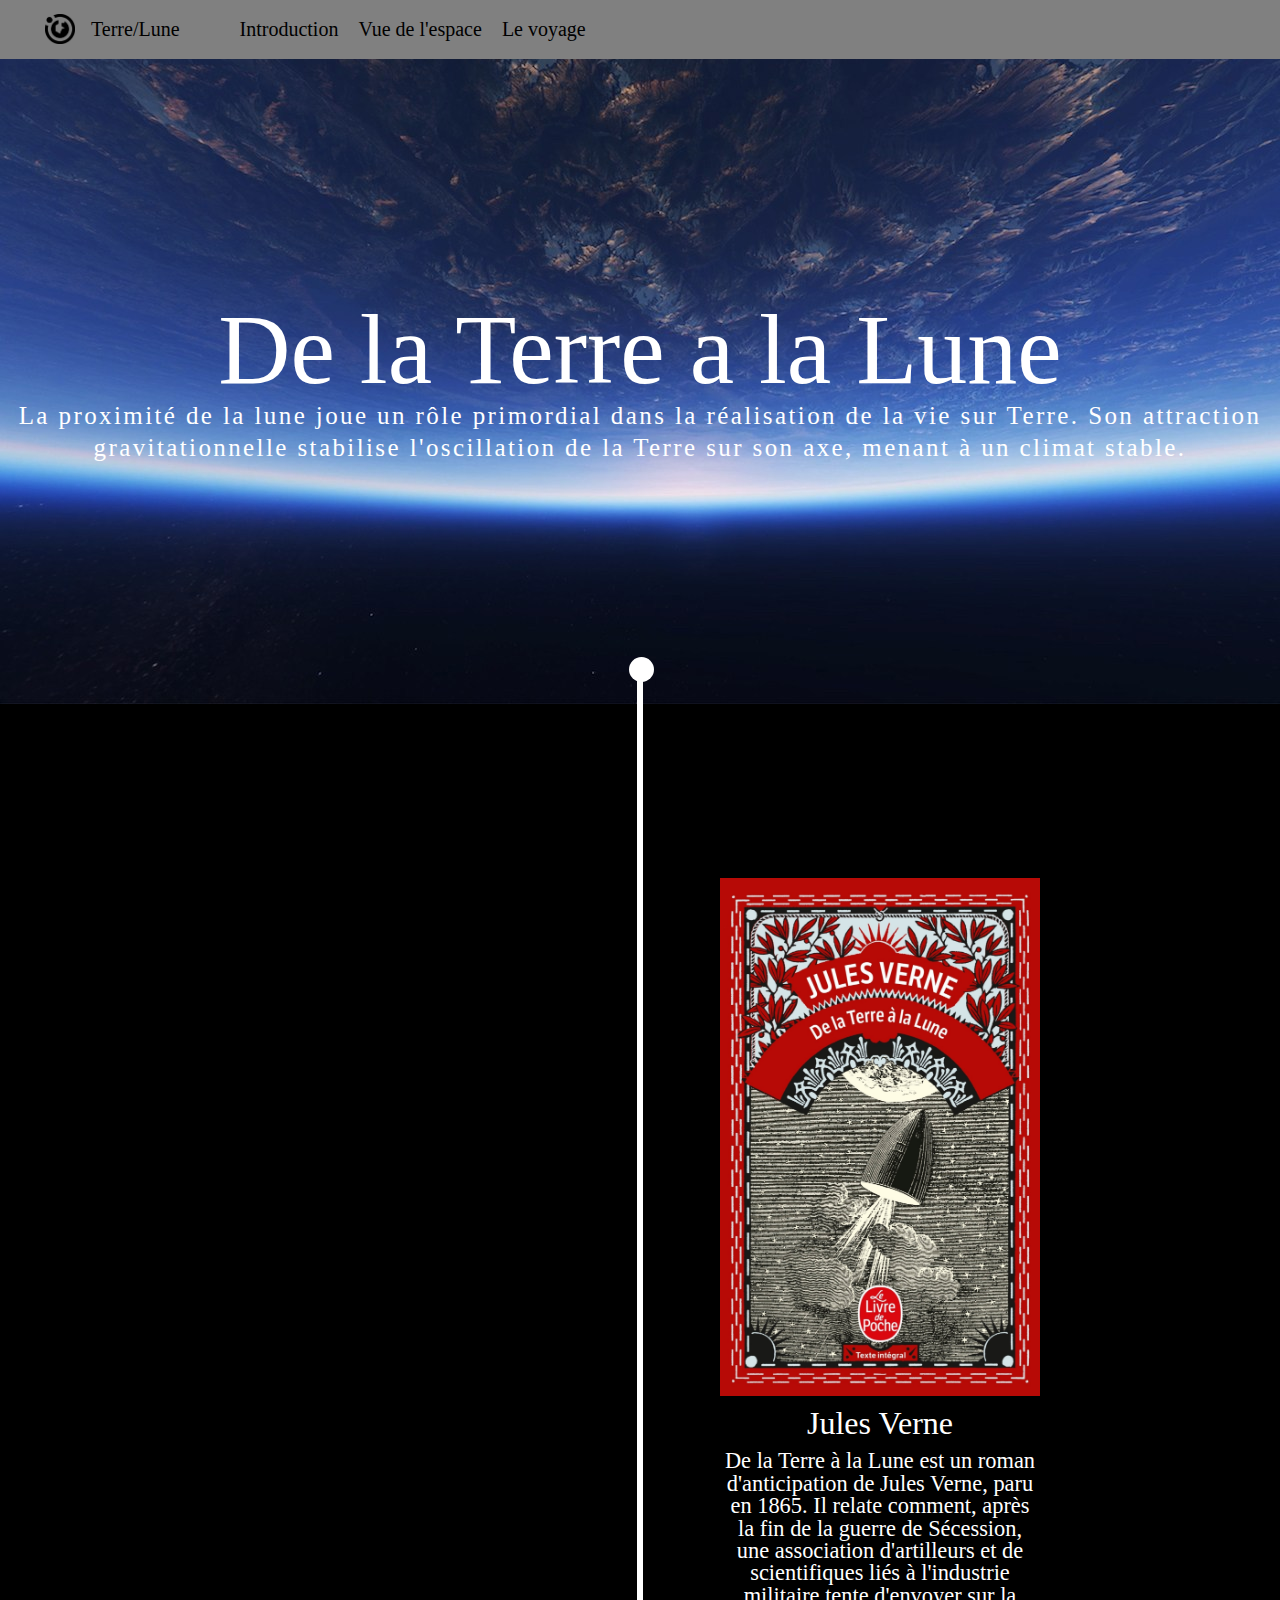
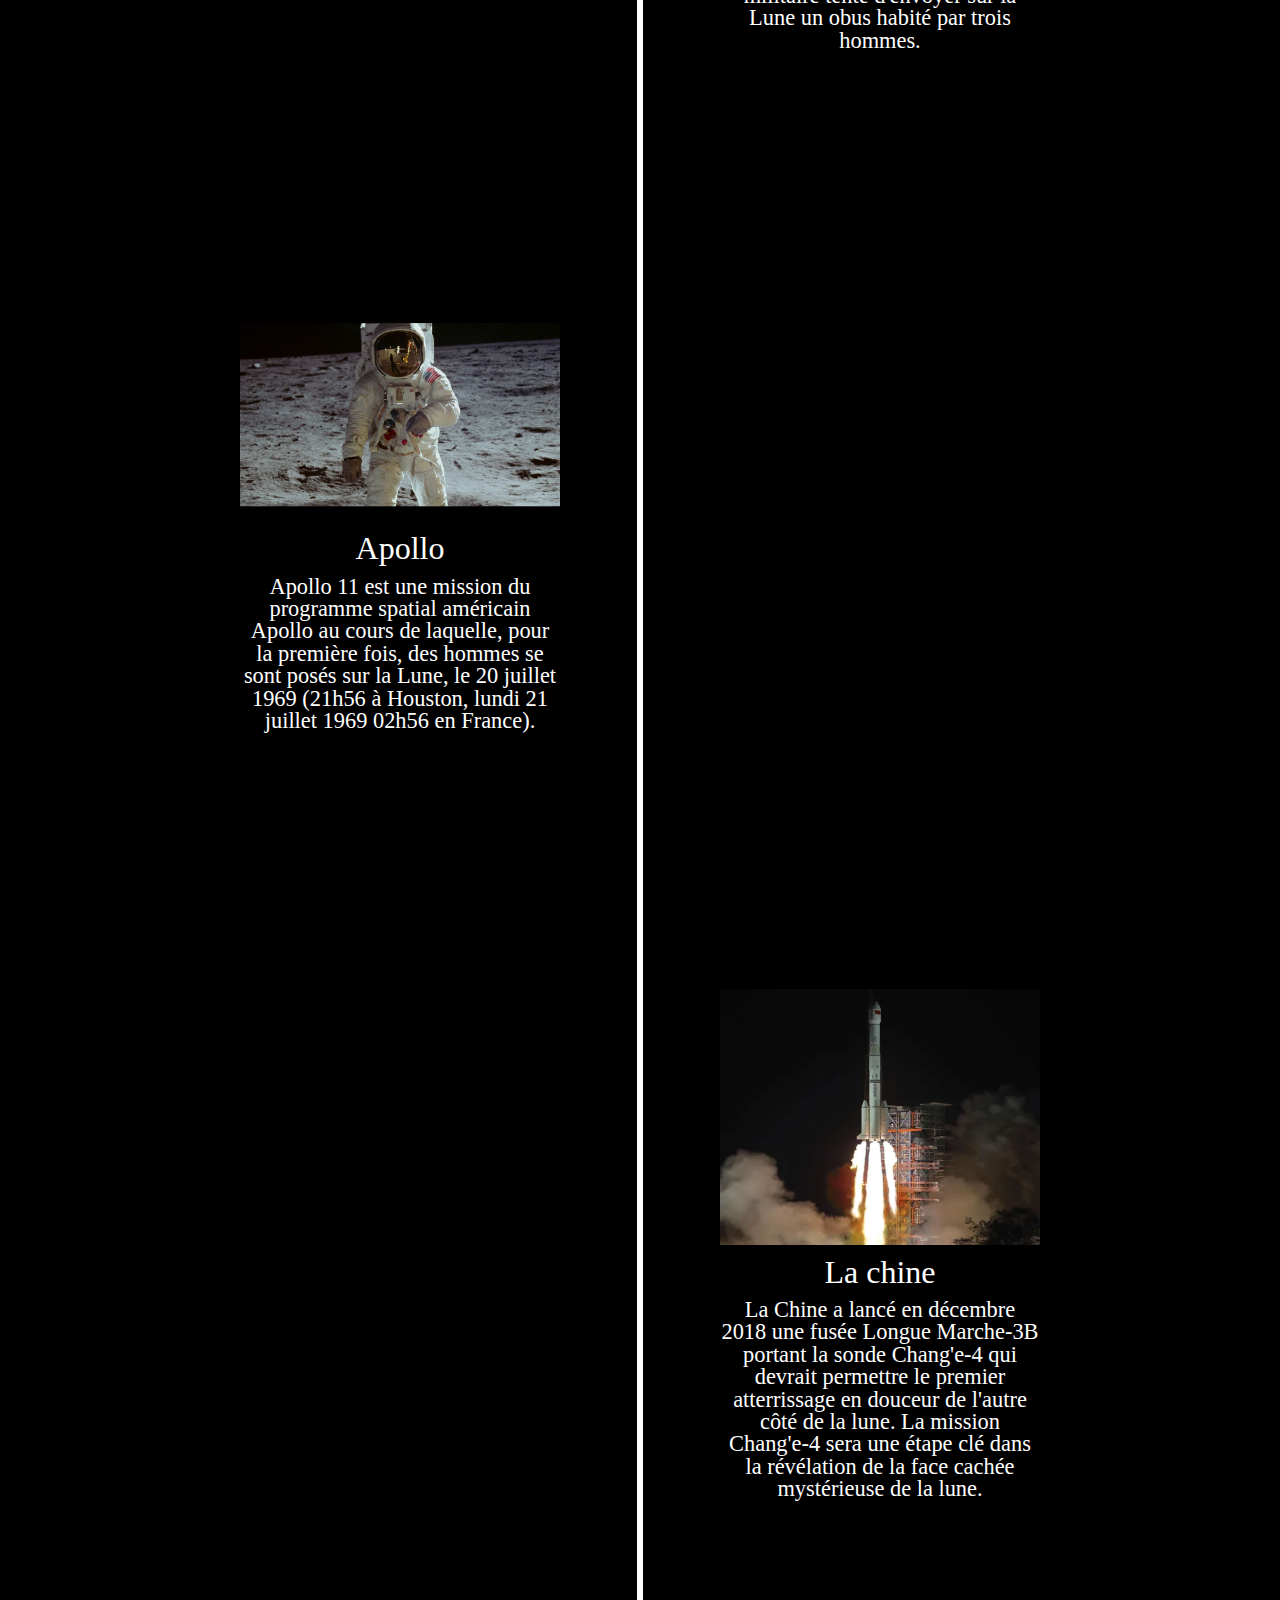
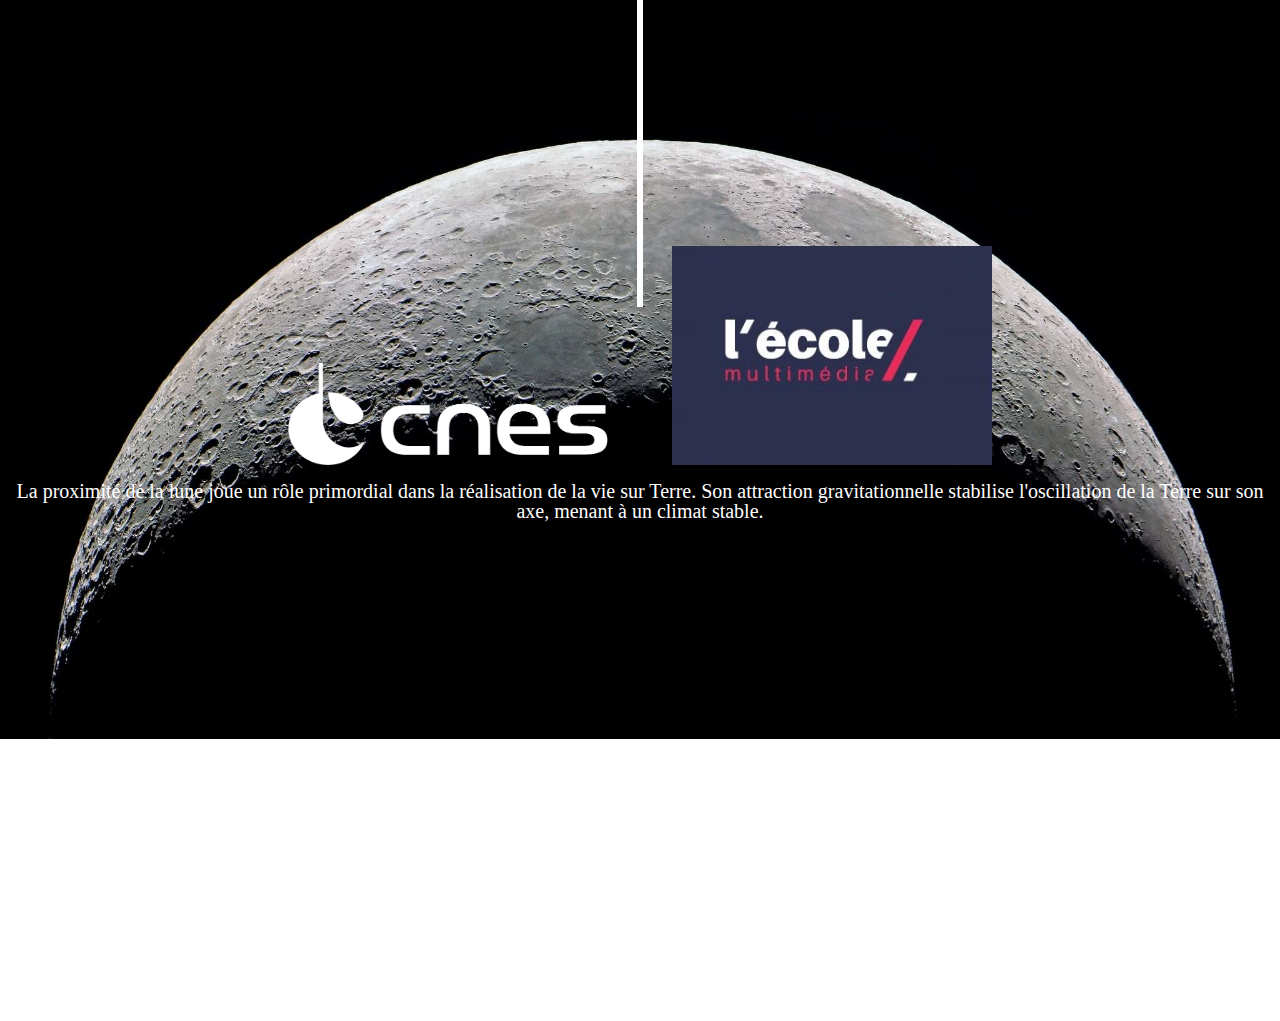
==== index.html @ 9d3a2749 "add the view to space page" ====
<!DOCTYPE html>
<html lang="fr">

<head>
    <meta charset="UTF-8">
    <meta name="viewport" content="width=device-width, initial-scale=1.0">
    <meta http-equiv="X-UA-Compatible" content="ie=edge">
    <title>Earth To Moon - HOME</title>
    <link rel="stylesheet" href="css/template.css">
</head>

<body>

    <nav class="navigation">

        <a href="index.html">
            <img src="assets/images/logo.png" alt="logo du projet">
            <p>Terre/Lune</p>
        </a>
        <a href="index.html" class="intro">Introduction</a>
        <a href="espace.html">Vue de l'espace</a>
        <a href="">Le voyage</a>
    </nav>

    <main>
        <section class="first-page">
            <h1>De la Terre a la Lune</h1>
            <p>La proximité de la lune joue un rôle primordial dans la réalisation
                de la vie sur Terre. Son attraction gravitationnelle stabilise
                l'oscillation de la Terre sur son axe, menant à un climat stable.
            </p>
        </section>

        <section class="history">

            <div class="Jules-Verne">

                <img src="assets/images/jules verne.jpg" alt="image du livre 'De la Terre a la Lune' de Jules Verne">
                <h2>Jules Verne</h2>
                <p>De la Terre à la Lune est un roman d'anticipation de Jules Verne,
                    paru en 1865. Il relate comment, après la fin de la guerre de
                    Sécession, une association d'artilleurs et de scientifiques liés à
                    l'industrie militaire tente d'envoyer sur la Lune un obus habité par
                    trois hommes.
                </p>

            </div>

            <div class="Apollo">

                <img src="assets/images/apollo.jpg" alt="image d'un astronaute">
                <h2>Apollo</h2>
                <p>Apollo 11 est une mission du programme spatial américain Apollo au
                    cours de laquelle, pour la première fois, des hommes se sont posés
                    sur la Lune, le 20 juillet 1969 (21h56 à Houston, lundi 21 juillet
                    1969 02h56 en France).
                </p>

            </div>

            <div class="Chine">

                <img src="assets/images/la chine.jpg" alt="image d'une fusée">
                <h2>La chine</h2>
                <p>La Chine a lancé en décembre 2018 une fusée Longue Marche-3B portant
                    la sonde Chang'e-4 qui devrait permettre le premier atterrissage en
                    douceur de l'autre côté de la lune. La mission Chang'e-4 sera une
                    étape clé dans la révélation de la face cachée mystérieuse de la
                    lune.
                </p>

            </div>
        </section>

        <section class="last-page">

            <div>
                <img src="assets/images/CNES-logo.png" alt="logo du CNES">

                <img src="assets/images/logolem.jpg" alt="logo de l'école multimédia">

                <p>La proximité de la lune joue un rôle primordial dans la réalisation
                    de la vie sur Terre. Son attraction gravitationnelle stabilise
                    l'oscillation de la Terre sur son axe, menant à un climat stable.
                </p>
            </div>
        </section>

        <div class="line"></div>
        <div class="circle1"></div>
        <div class="circle2"></div>
    </main>
</body>

</html>
---- css/template.css ----
/* http://meyerweb.com/eric/tools/css/reset/ 
   v2.0 | 20110126
   License: none (public domain)
*/

html, body, div, span, applet, object, iframe,
h1, h2, h3, h4, h5, h6, p, blockquote, pre,
a, abbr, acronym, address, big, cite, code,
del, dfn, em, img, ins, kbd, q, s, samp,
small, strike, strong, sub, sup, tt, var,
b, u, i, center,
dl, dt, dd, ol, ul, li,
fieldset, form, label, legend,
table, caption, tbody, tfoot, thead, tr, th, td,
article, aside, canvas, details, embed, 
figure, figcaption, footer, header, hgroup, 
menu, nav, output, ruby, section, summary,
time, mark, audio, video {
	margin: 0;
	padding: 0;
	border: 0;
	font-size: 100%;
	font: inherit;
	vertical-align: baseline;
}
/* HTML5 display-role reset for older browsers */
article, aside, details, figcaption, figure, 
footer, header, hgroup, menu, nav, section {
	display: block;
}
body {
	line-height: 1;
}
ol, ul {
	list-style: none;
}
blockquote, q {
	quotes: none;
}
blockquote:before, blockquote:after,
q:before, q:after {
	content: '';
	content: none;
}
table {
	border-collapse: collapse;
	border-spacing: 0;
}

a {
	text-decoration: none;
}


/* Navigation Bar */

.navigation {
	position: fixed;
    width:100%;
    background-color: grey;
    padding: 0.9rem 1.5625rem;
	display: flex;
	z-index: 1;
}

nav a {
	display: flex;
	font-size: 1.25rem;
	margin-left: 1.25rem;
	align-items: center;
	color: black;
}

nav a p {
	margin-left: 1rem;
	color: black;
}

nav .intro {
	margin-left: 3.75rem;
}

nav a img {
    width: 1.875rem;
}


/* Earth Page */

.first-page {
	width: 100%;
    height: 46.875rem;
    background-image: url("../assets/images/earth.jpg");
    background-repeat: no-repeat;
	background-size: 100%;
	background-color: black;
}

.first-page h1 {
	color: white;
	text-align: center;
	padding-top: 18.75rem;
	font-size: 6.25rem; 
}

.first-page p {
	color: white;
	text-align: center;
	font-size: 1.5625rem;
	letter-spacing: 0.15rem;
    line-height: 2rem;
}


/* History */

.history {
	background-color: black;
	color: white;
	display: flex;
	flex-direction: column;
	align-items: flex-end
}

.history div {
	display: flex;
	text-align: center;
	flex-direction: column;
	align-items: center;
	width: 20rem;
	padding: 8rem 15rem;
}

.history div:nth-of-type(2) {
	align-self: flex-start;
}

.history img {
	width: 20rem;
}

.history h2 {
	font-size: 2rem;
	padding: 0.7rem;
}

.history p {
	font-size: 1.4rem;
}

/* Last Page */

.last-page {
	width: 100%;
	height: 44.375rem;
	background-image: url("../assets/images/moon.jpg");
	background-repeat: no-repeat;
	background-size: 100%;
	color: white;
	display: flex;
	align-items: center;
}

.last-page div {
	display: flex;
	align-items: flex-end;
	flex-wrap: wrap;
	height: fit-content;
	justify-content: center;
	width: 90rem;
}

.last-page p{
	padding-top: 1rem;
	font-size: 1.25rem;
	text-align: center
}

.last-page img {
	width: 20rem;
	padding: 0rem 2rem;
}

/* Line */

.line {
	border-left: 6px solid white;
	height: 177rem;
	position: absolute;
	left: 50%;
	margin-left: -3px;
	top: 75%;
  }

  /* Circle */

  .circle1 {
	height: 25px;
	width: 25px;
	background-color: white;
	border-radius: 50%;
	position: absolute;
	left: 49.35%;
	margin-left: -3px;
	top: 73%;
  }
  .circle2 {
	height: 25px;
	width: 25px;
	background-color: white;
	border-radius: 50%;
	position: absolute;
	left: 49.36%;
	margin-left: -3px;
	bottom: -369%;
  }
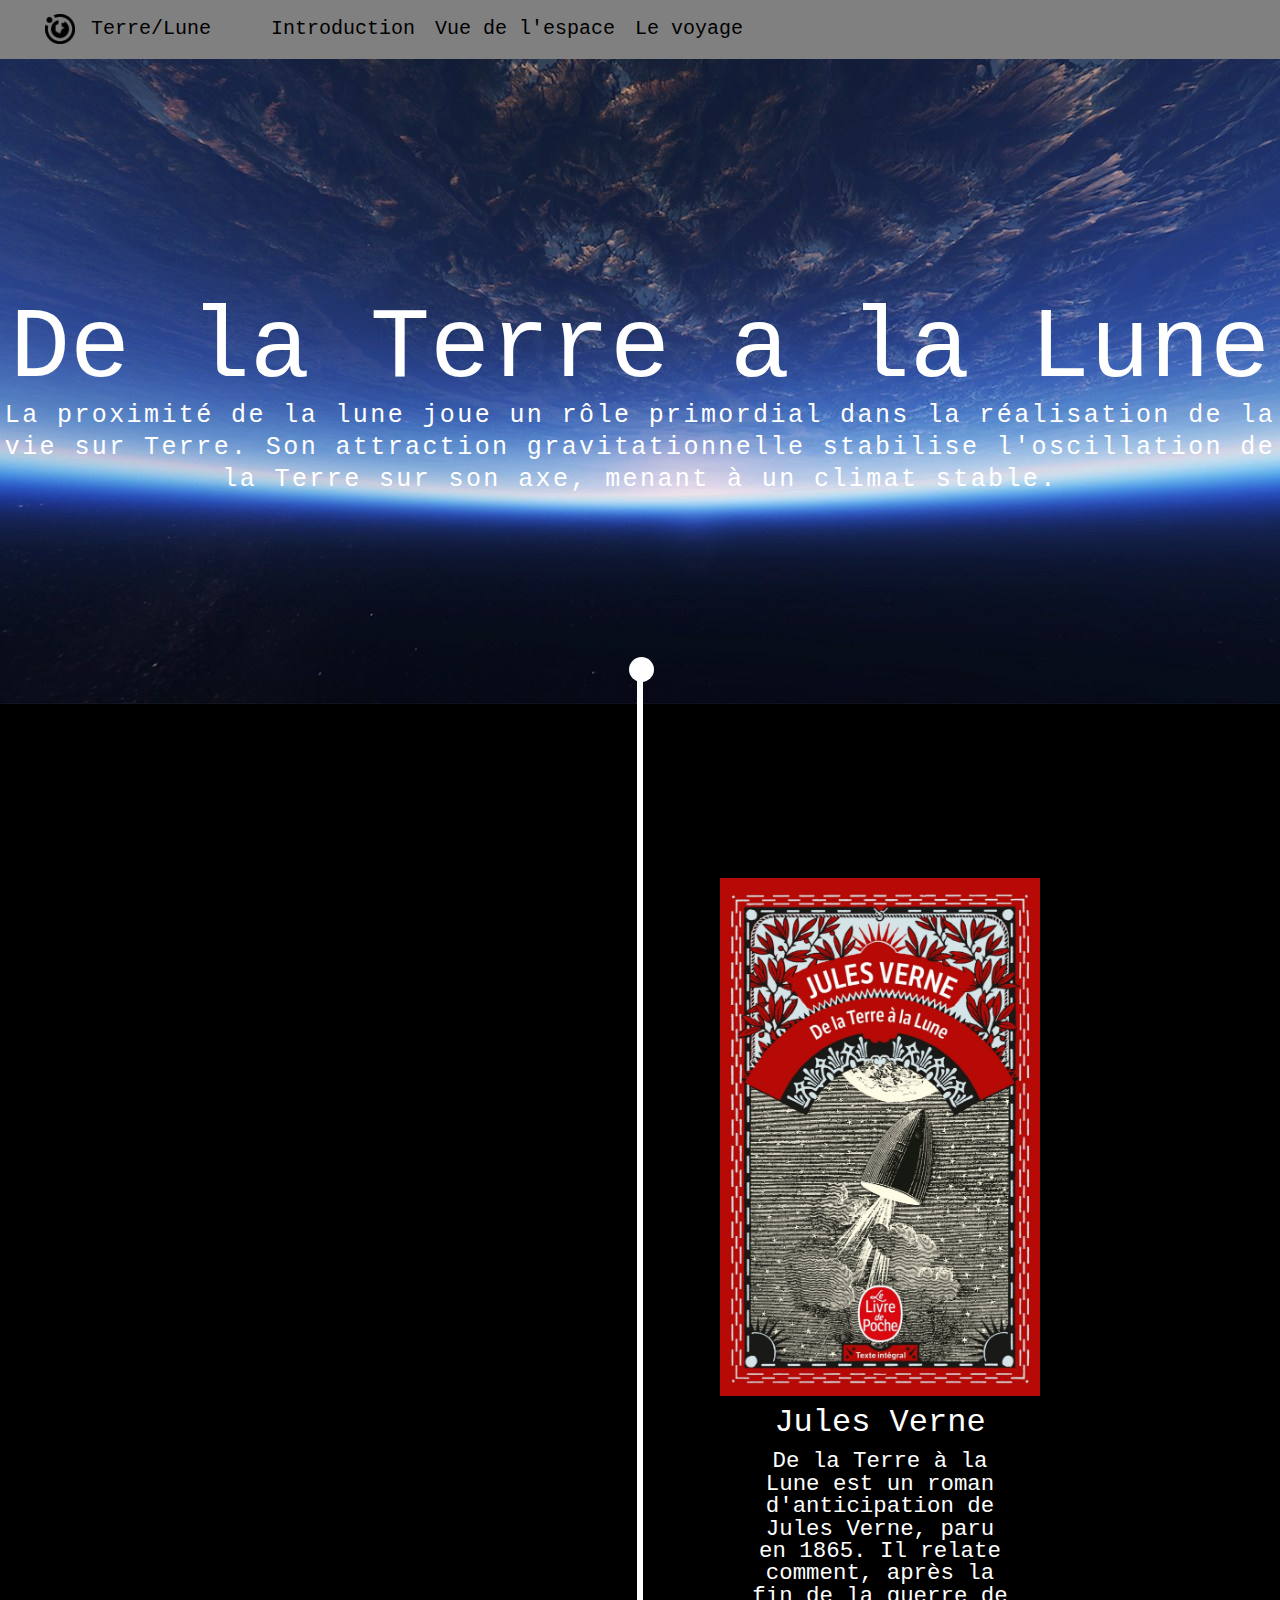
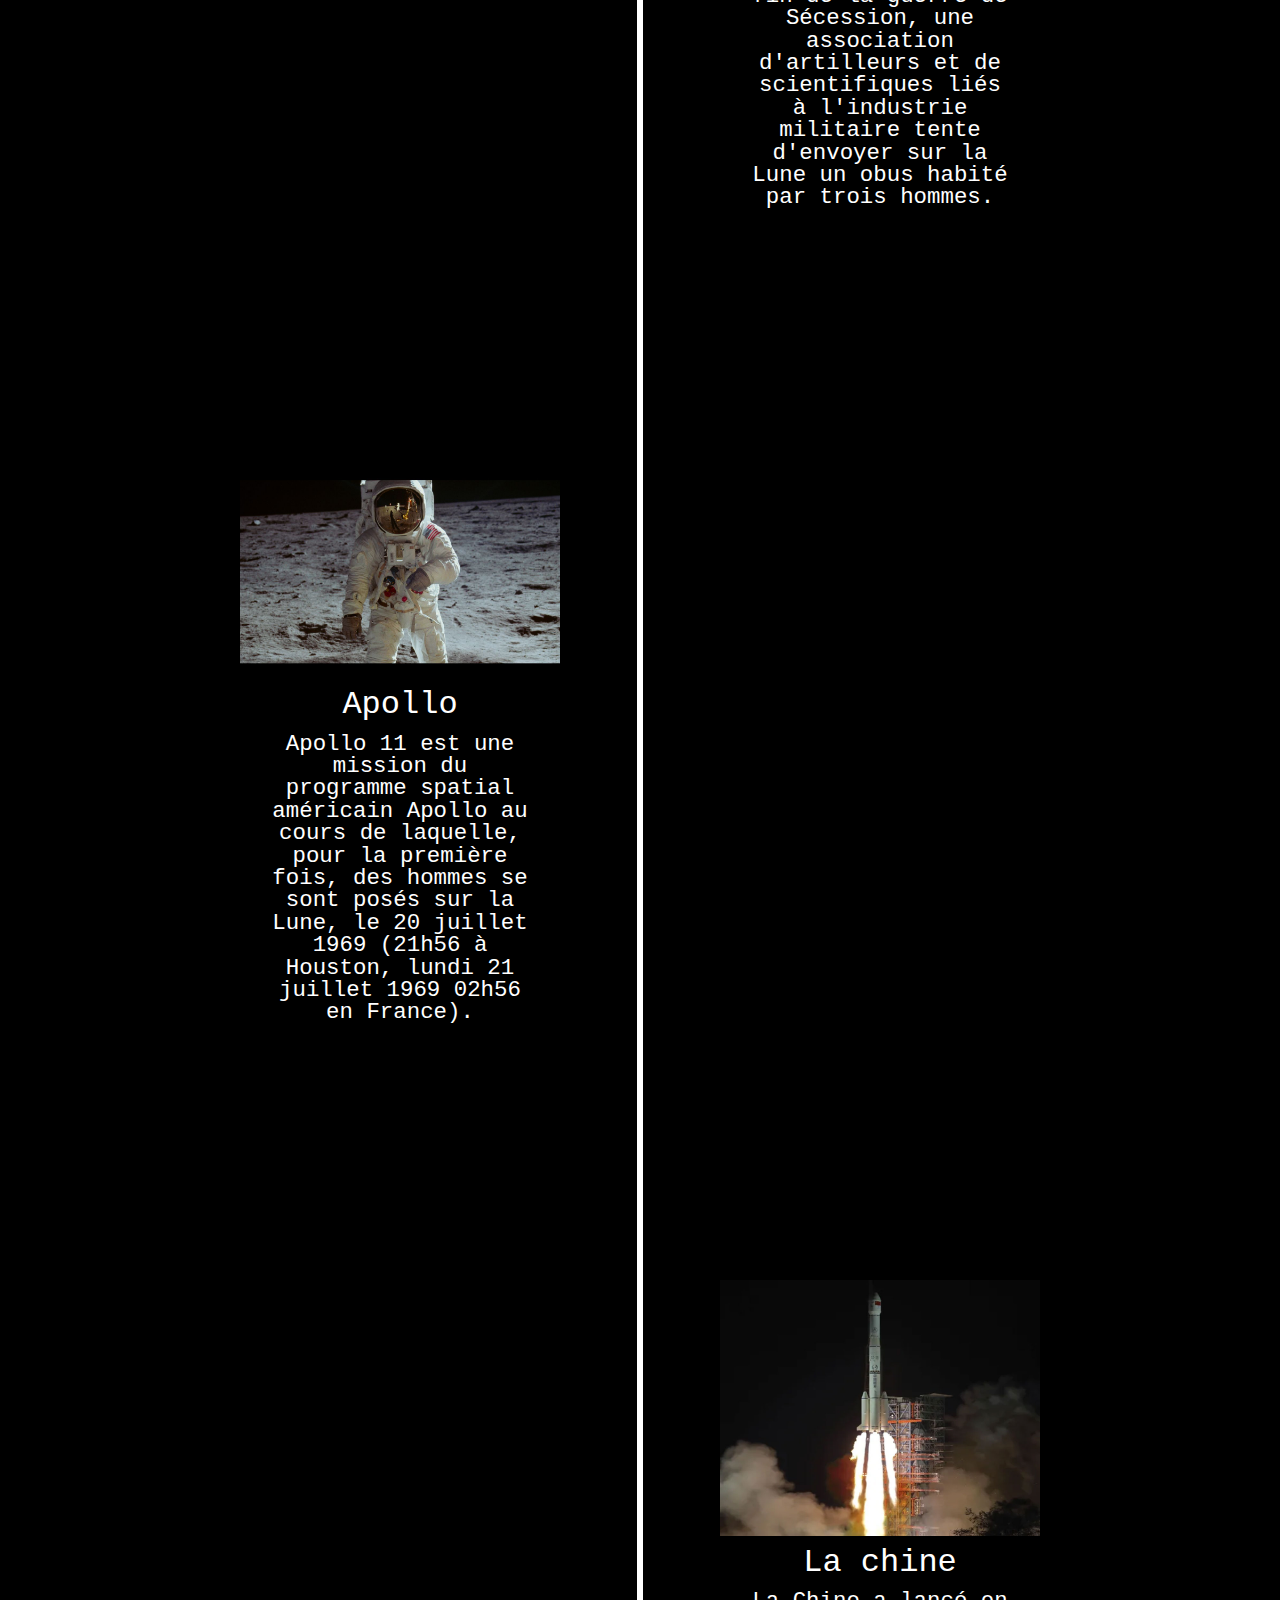
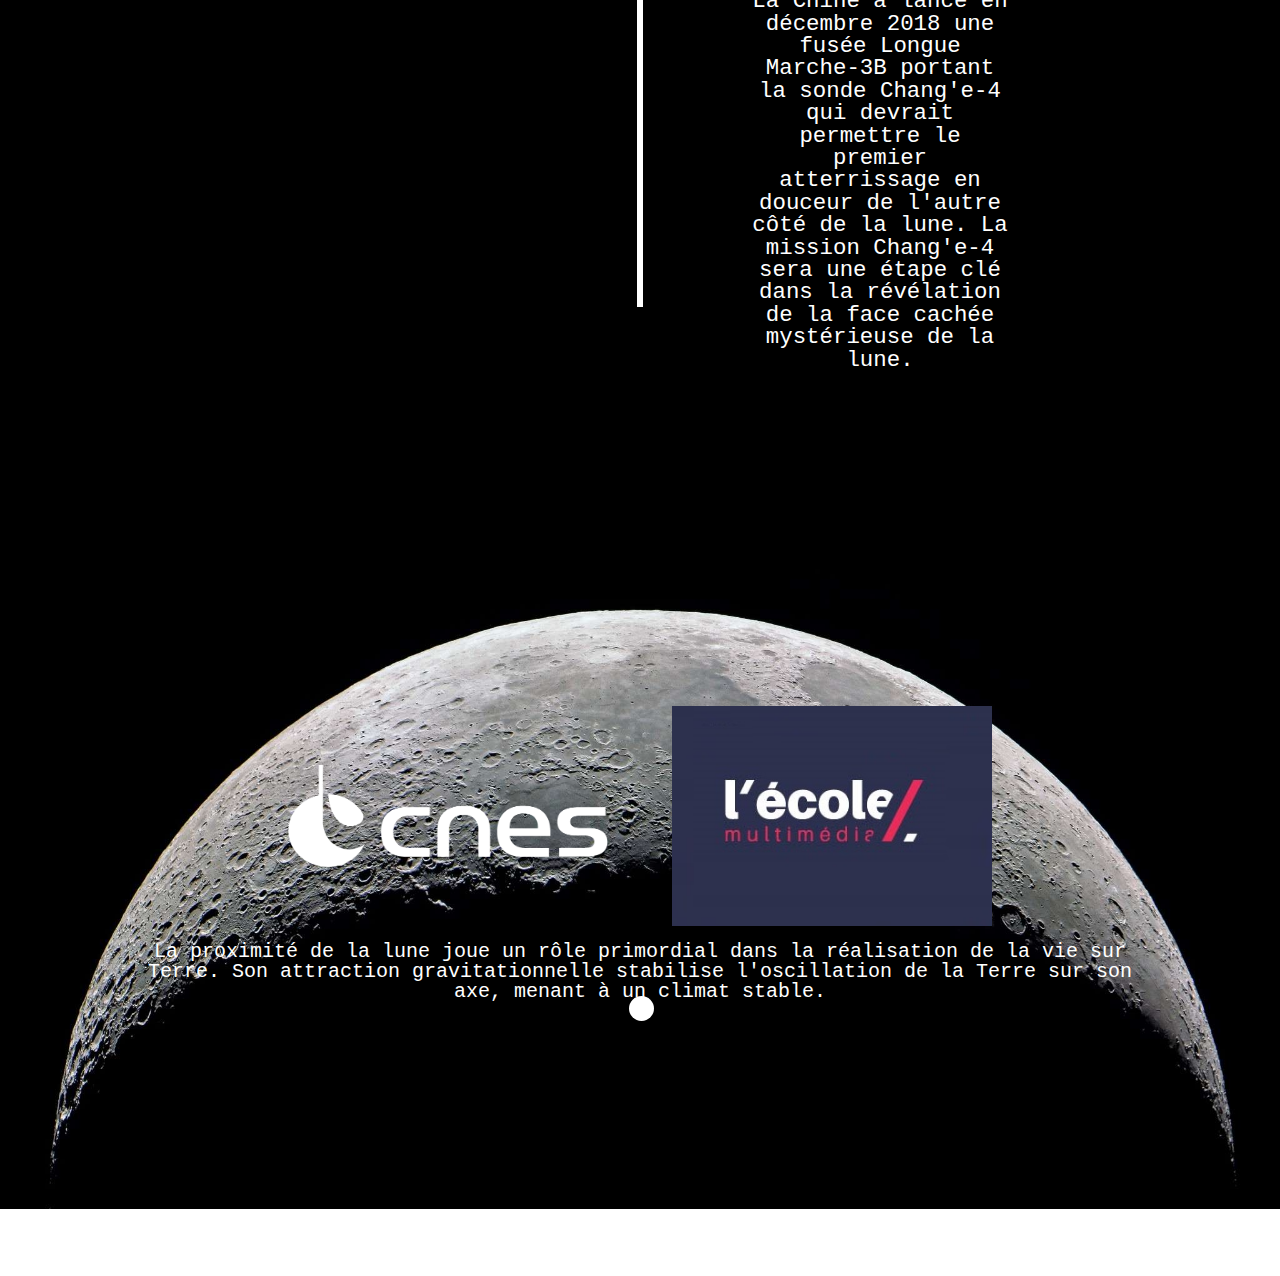
==== commit 720d14e5: "new polices more adapted to the theme of space" ====
--- a/index.html
+++ b/index.html
@@ -7,6 +7,8 @@
     <meta http-equiv="X-UA-Compatible" content="ie=edge">
     <title>Earth To Moon - HOME</title>
     <link rel="stylesheet" href="css/template.css">
+
+    <link href="https://fonts.googleapis.com/css?family=SpaceMono" rel="stylesheet">
 </head>
 
 <body>
@@ -19,7 +21,7 @@
         </a>
         <a href="index.html" class="intro">Introduction</a>
         <a href="espace.html">Vue de l'espace</a>
-        <a href="">Le voyage</a>
+        <a href="space_trip.html">Le voyage</a>
     </nav>
 
     <main>
--- a/css/template.css
+++ b/css/template.css
@@ -30,6 +30,7 @@
 }
 body {
 	line-height: 1;
+	font-family: 'Space Mono', monospace;
 }
 ol, ul {
 	list-style: none;
@@ -163,7 +164,7 @@
 
 .last-page div {
 	display: flex;
-	align-items: flex-end;
+	align-items: center;
 	flex-wrap: wrap;
 	height: fit-content;
 	justify-content: center;
@@ -184,33 +185,88 @@
 /* Line */
 
 .line {
-	border-left: 6px solid white;
+	border-left: 0.375rem solid white;
 	height: 177rem;
 	position: absolute;
 	left: 50%;
-	margin-left: -3px;
+	margin-left: -0.1875rem;
 	top: 75%;
   }
 
   /* Circle */
 
   .circle1 {
-	height: 25px;
-	width: 25px;
+	height: 1.5625rem;
+	width: 1.5625rem;
 	background-color: white;
 	border-radius: 50%;
 	position: absolute;
 	left: 49.35%;
-	margin-left: -3px;
+	margin-left: -0.1875rem;
 	top: 73%;
   }
   .circle2 {
-	height: 25px;
-	width: 25px;
+	height: 1.5625rem;
+	width: 1.5625rem;
 	background-color: white;
 	border-radius: 50%;
 	position: absolute;
 	left: 49.36%;
-	margin-left: -3px;
+	margin-left: -0.1875rem;
 	bottom: -369%;
-  }+	}
+	
+	/* Space Trip Page */
+
+	main .trip {
+		color: black;
+		padding-top: 15rem;
+		padding-left: 2rem; 
+		display: flex;
+		width: 90%;
+	}
+
+	main div p {
+		width: 80%
+	}
+
+	.slidecontainer {
+		width: 100%; /* Width of the outside container */
+		align-items: center;
+		flex-wrap: wrap;
+		padding-top: 1.5rem
+	}
+
+	.slidecontainer p {
+		padding-top: 0.5rem;
+	}
+	
+	.slider {
+		-webkit-appearance: none;
+		width: 100%;
+		height: 15px;
+		border-radius: 5px;   
+		background: #d3d3d3;
+		outline: none;
+		opacity: 0.7;
+		-webkit-transition: .2s;
+		transition: opacity .2s;
+	}
+	
+	.slider::-webkit-slider-thumb {
+		-webkit-appearance: none;
+		appearance: none;
+		width: 25px;
+		height: 25px;
+		border-radius: 50%; 
+		background: #4CAF50;
+		cursor: pointer;
+	}
+	
+	.slider::-moz-range-thumb {
+		width: 25px;
+		height: 25px;
+		border-radius: 50%;
+		background: #4CAF50;
+		cursor: pointer;
+	}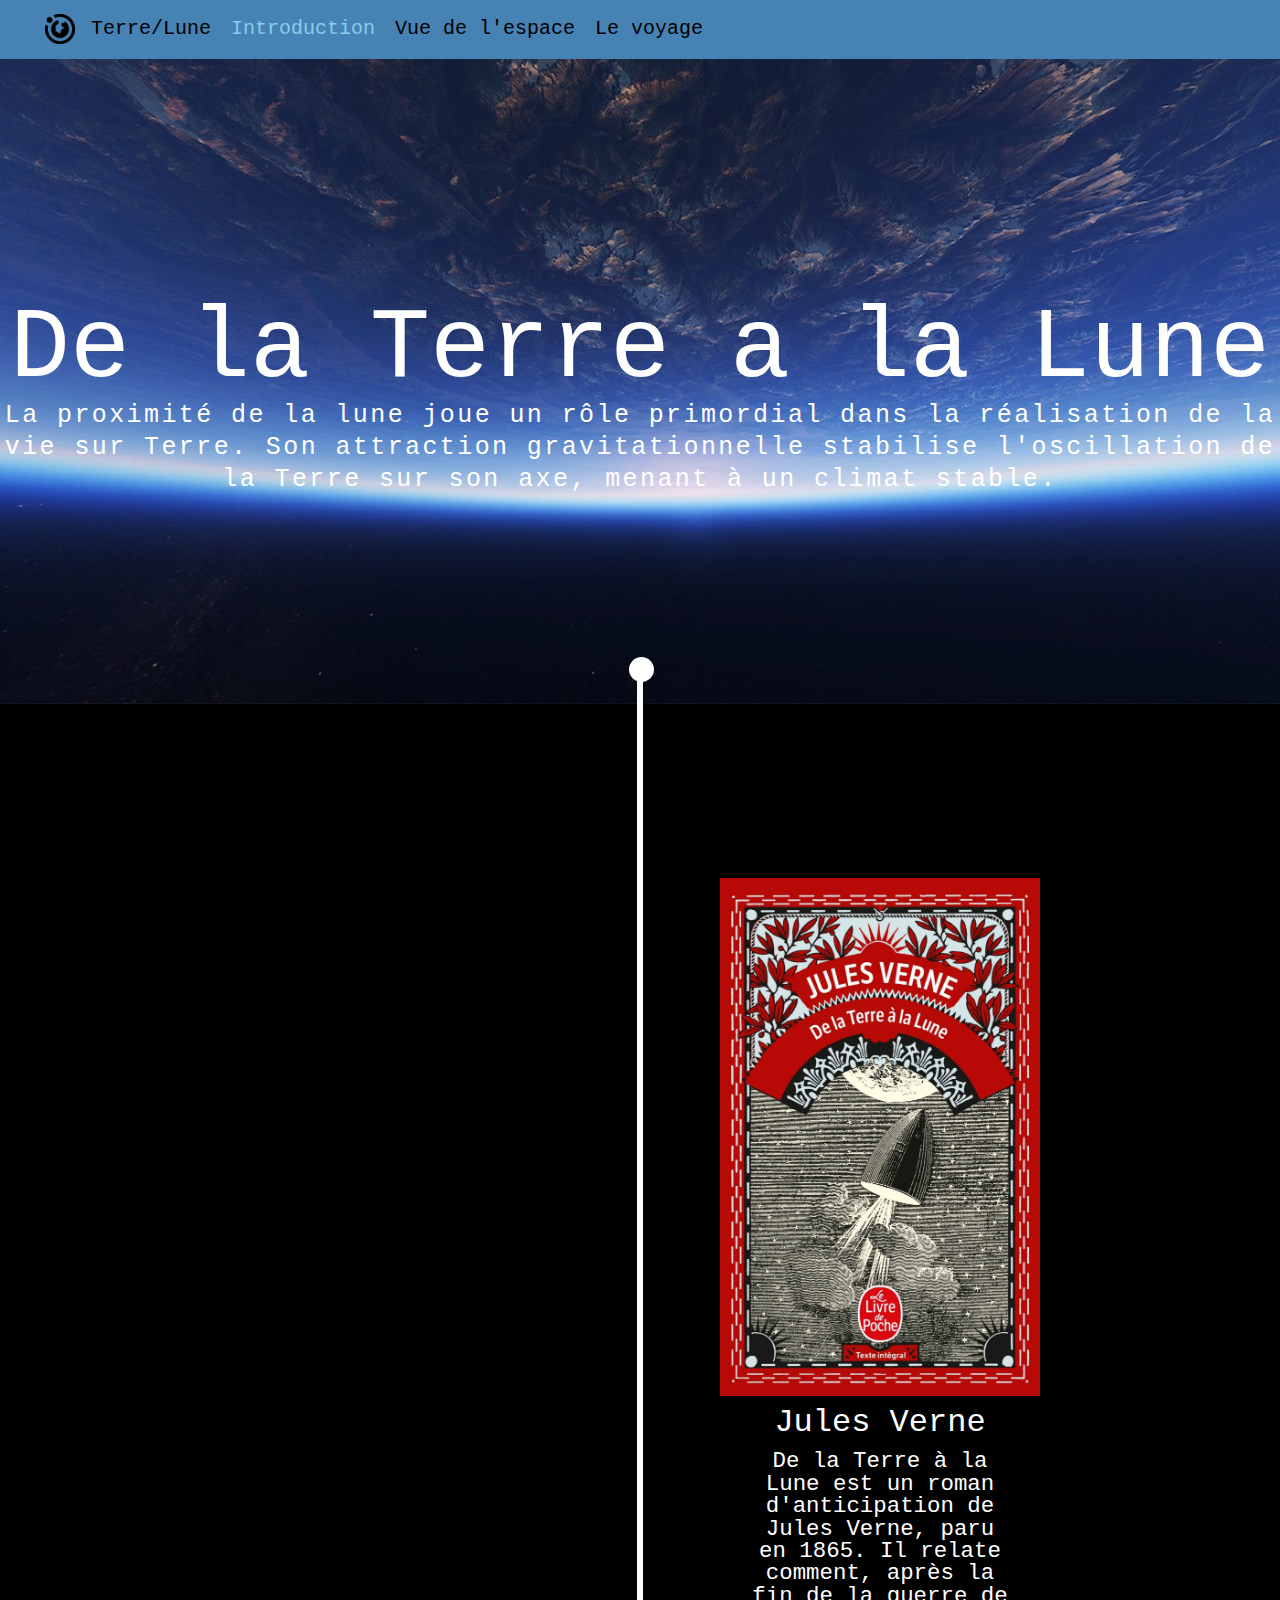
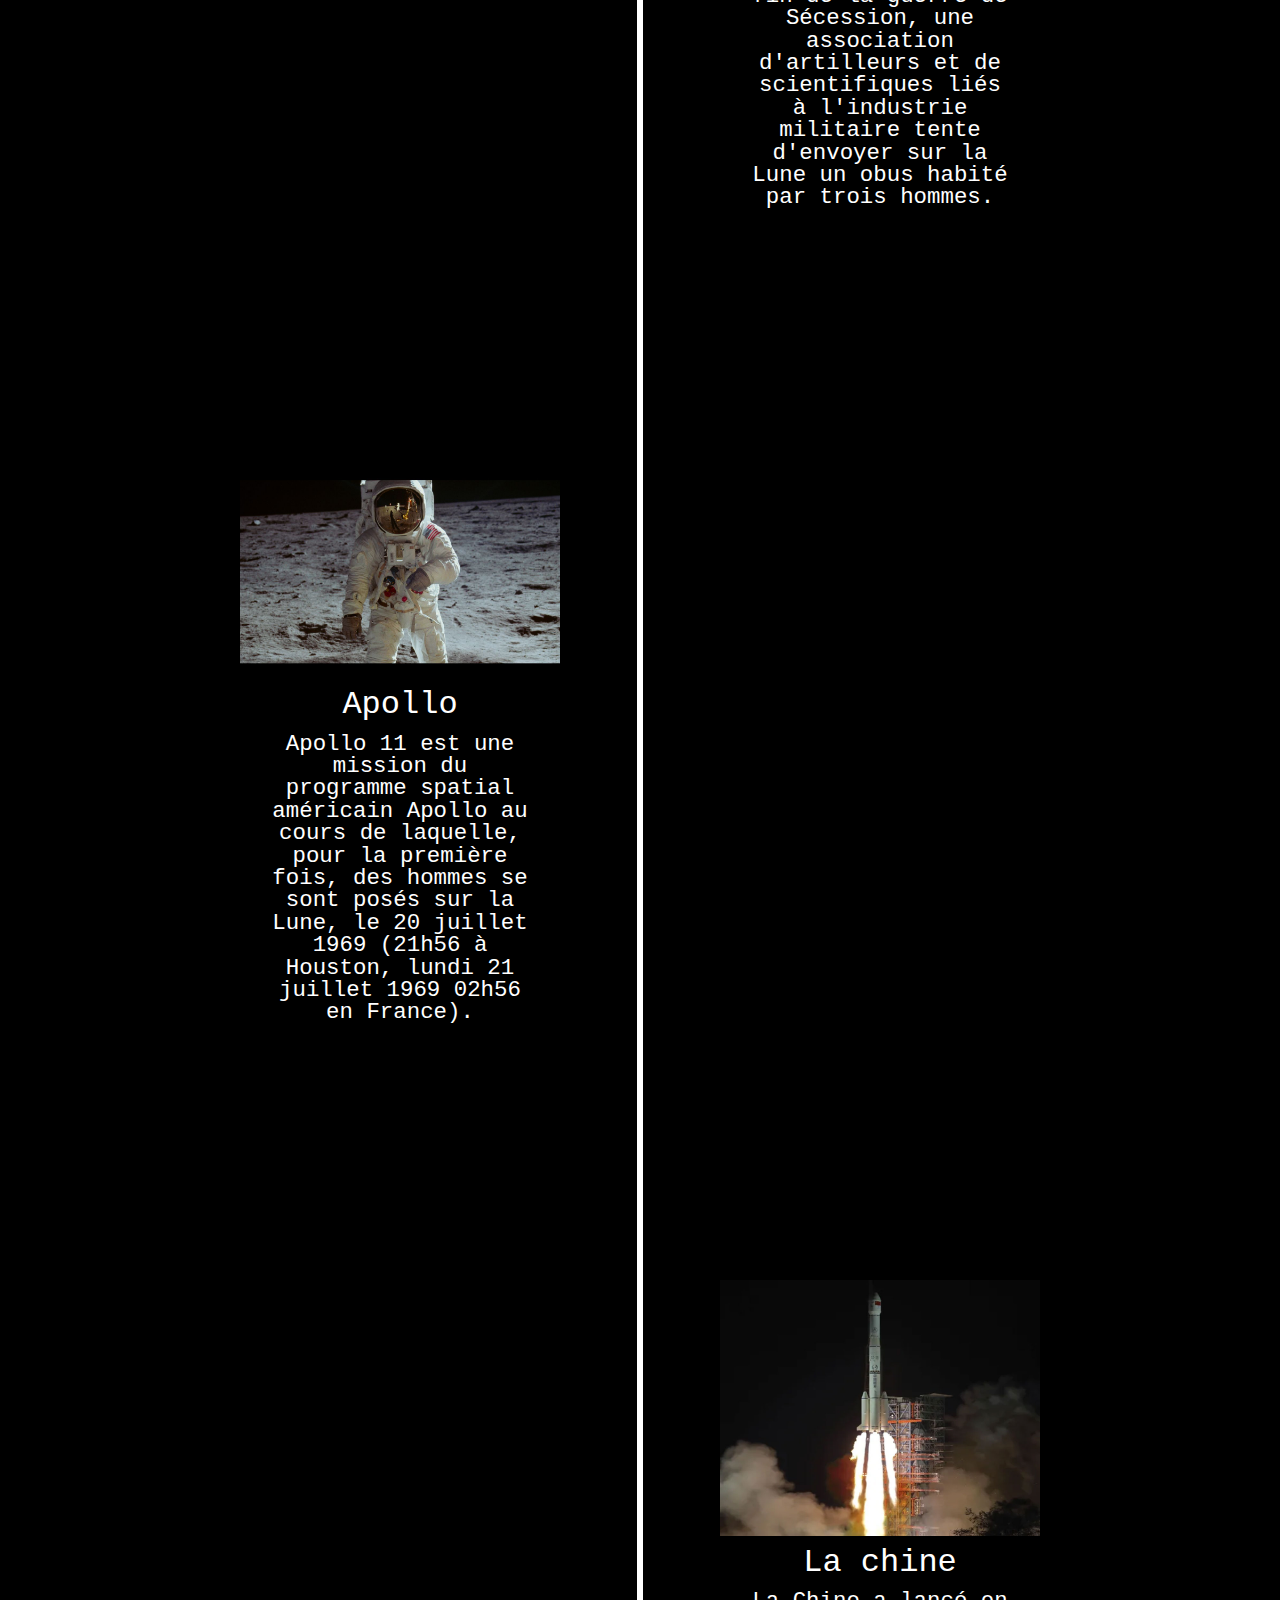
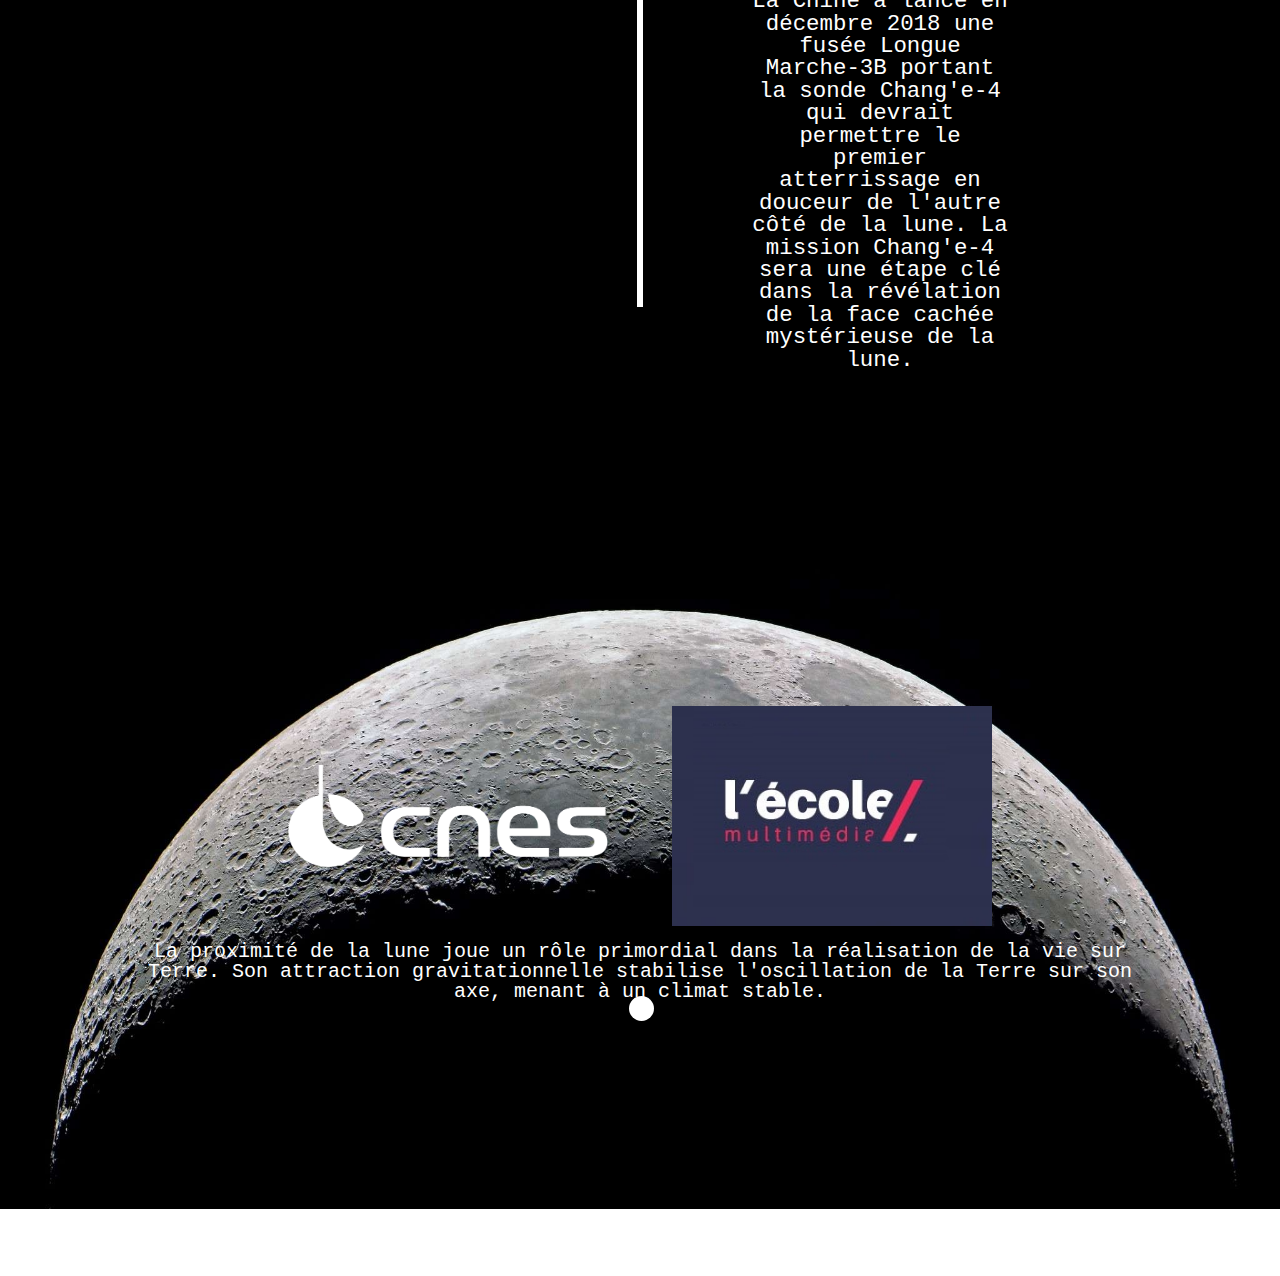
==== commit 2cca67c5: "css modifications for the three pages, and small changes for the light in space view" ====
--- a/index.html
+++ b/index.html
@@ -19,7 +19,7 @@
             <img src="assets/images/logo.png" alt="logo du projet">
             <p>Terre/Lune</p>
         </a>
-        <a href="index.html" class="intro">Introduction</a>
+        <a href="index.html" class="active">Introduction</a>
         <a href="espace.html">Vue de l'espace</a>
         <a href="space_trip.html">Le voyage</a>
     </nav>
--- a/css/template.css
+++ b/css/template.css
@@ -55,10 +55,18 @@
 
 /* Navigation Bar */
 
+.active {
+	color: skyblue;
+}
+
+.navigation a:hover {
+	color: skyblue;
+}
+
 .navigation {
 	position: fixed;
     width:100%;
-    background-color: grey;
+    background-color: steelblue;
     padding: 0.9rem 1.5625rem;
 	display: flex;
 	z-index: 1;
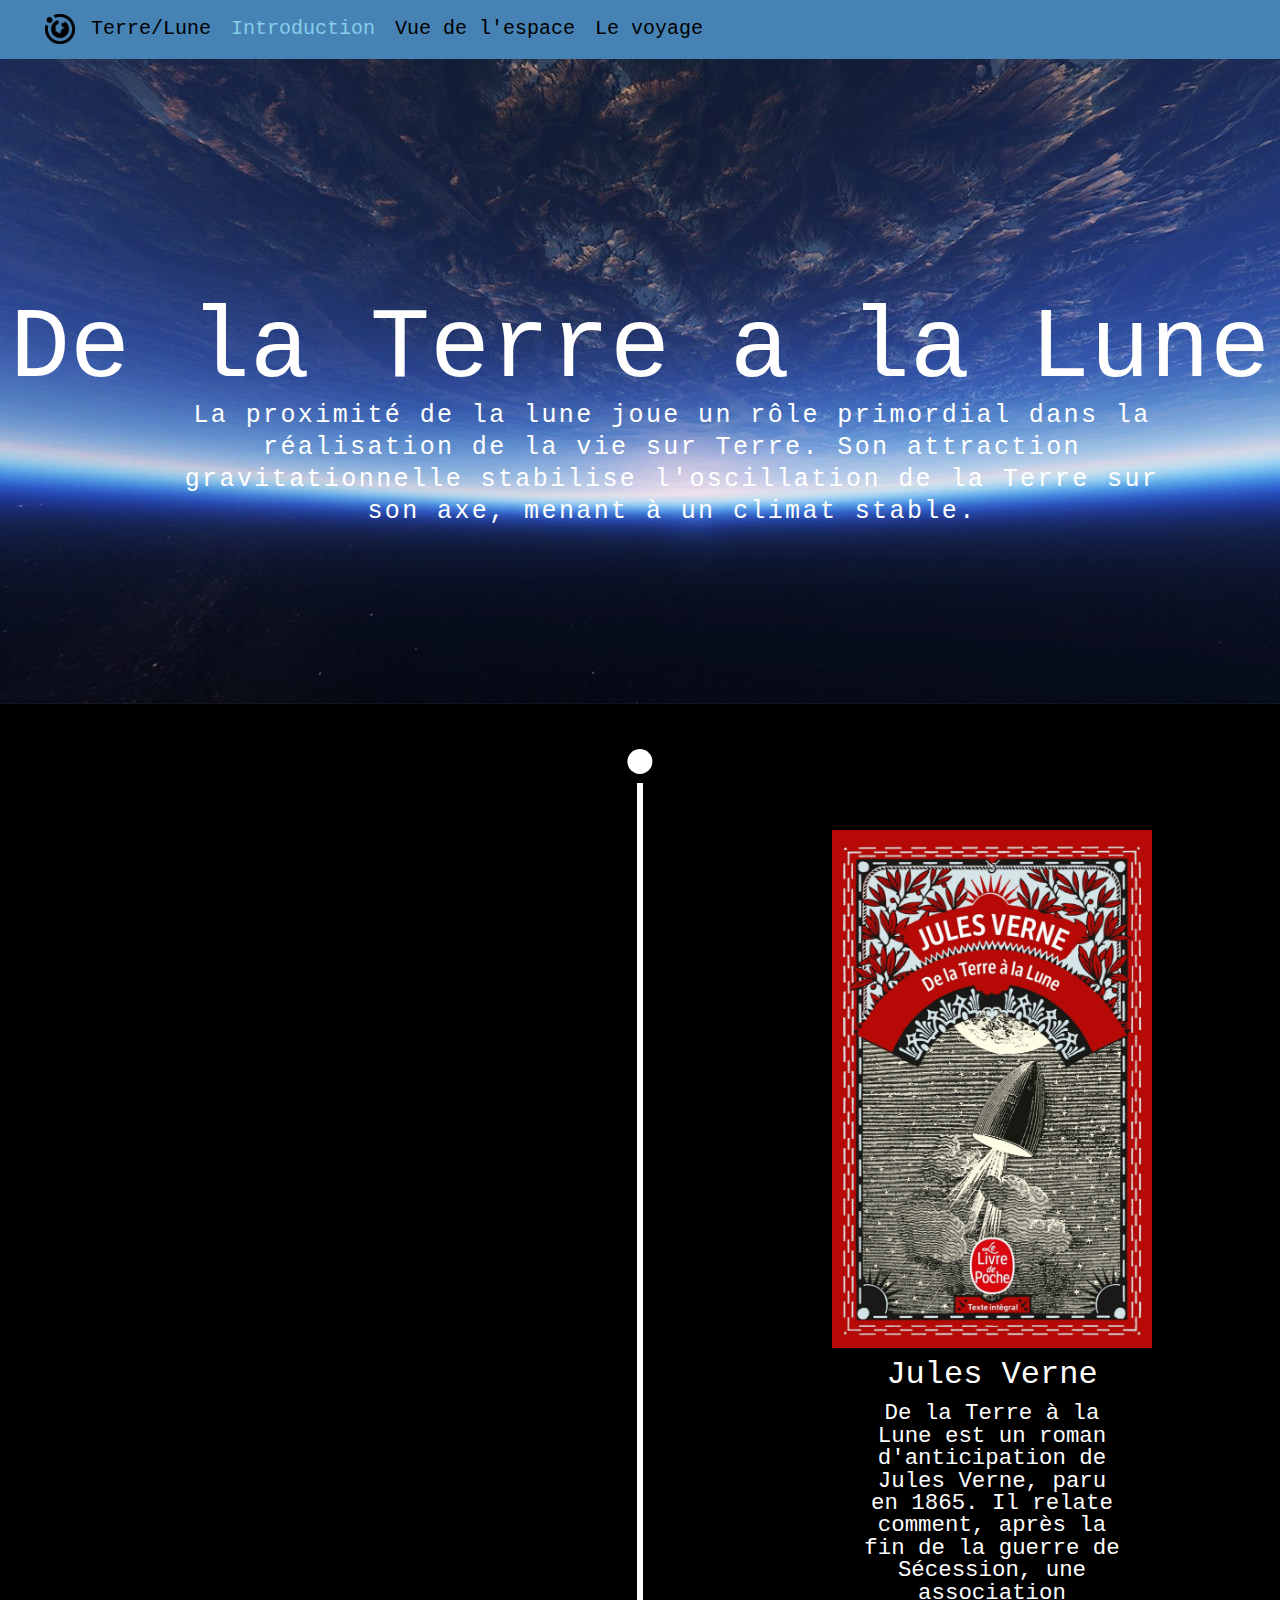
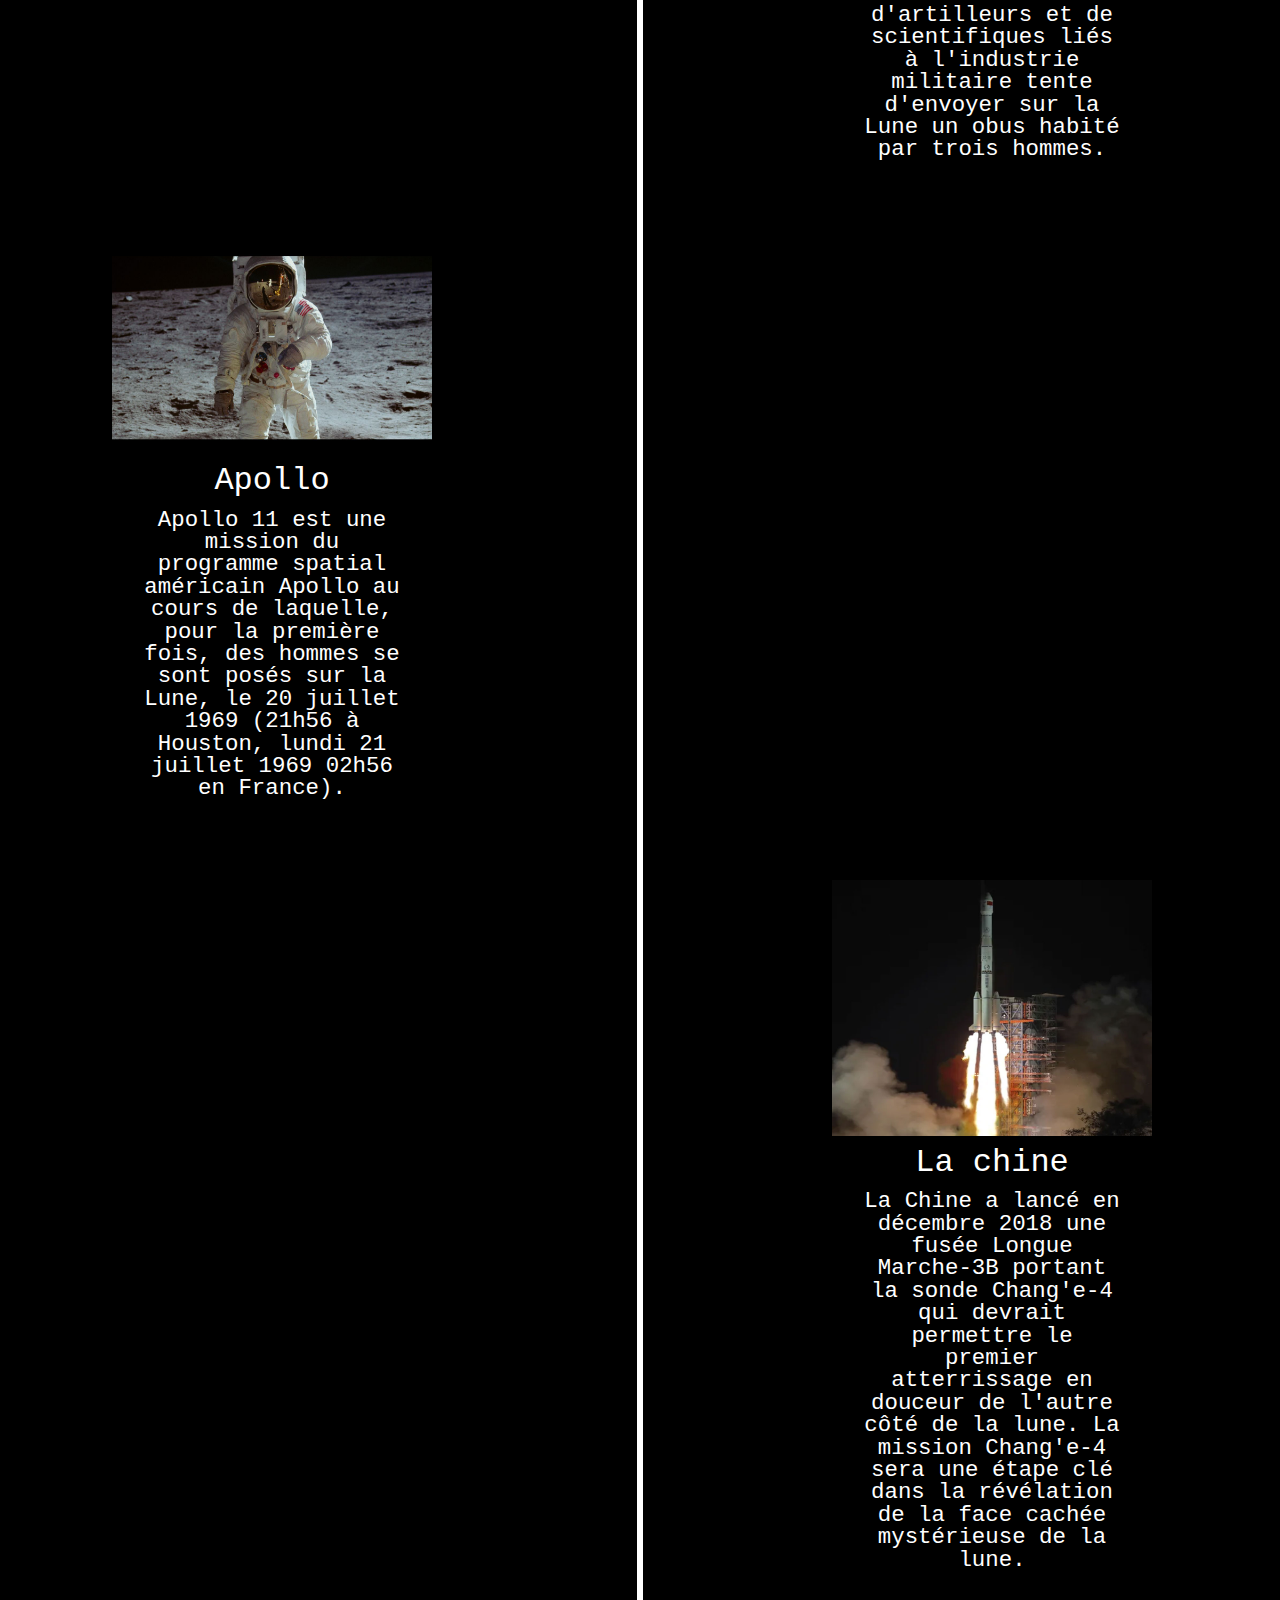
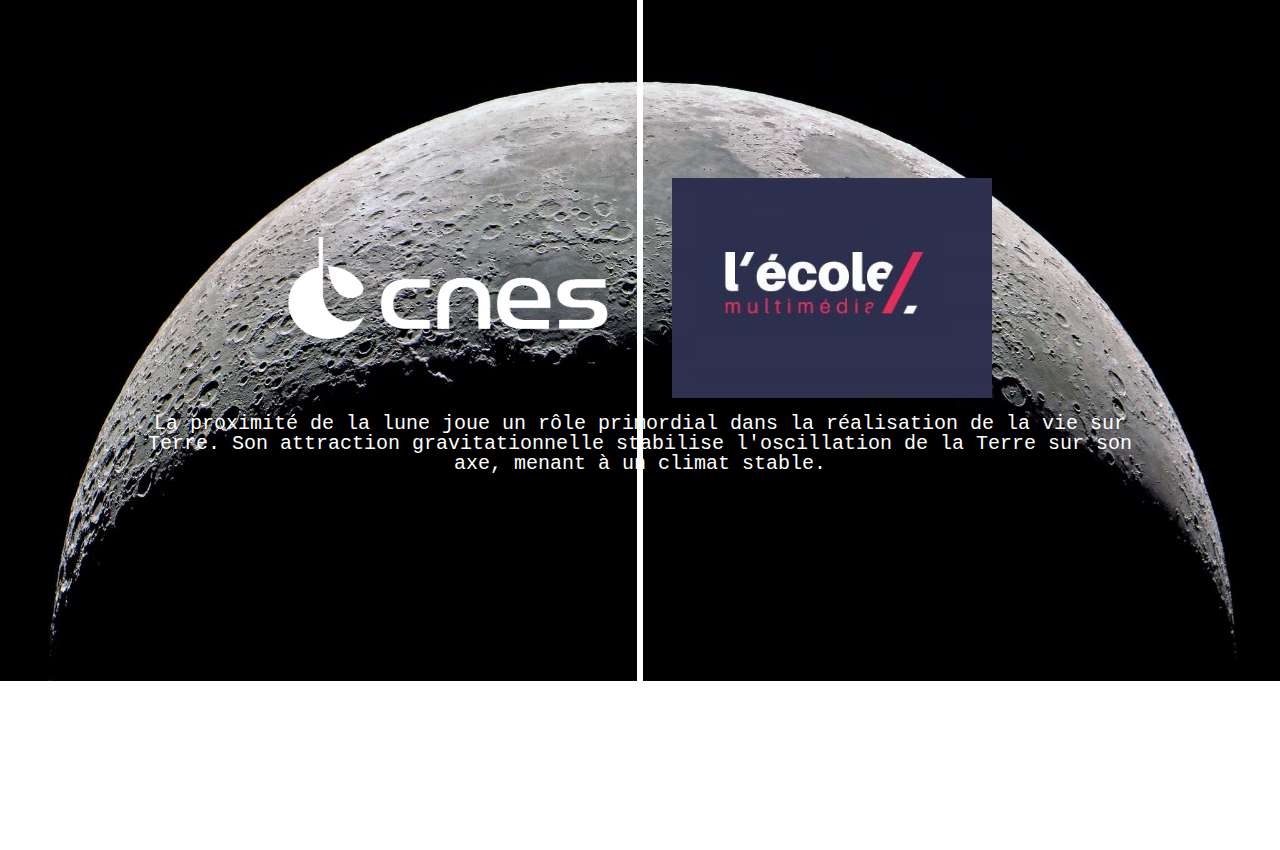
==== commit 987d3618: "css modifications" ====
--- a/index.html
+++ b/index.html
@@ -88,9 +88,9 @@
             </div>
         </section>
 
-        <div class="line"></div>
-        <div class="circle1"></div>
-        <div class="circle2"></div>
+        <div class="line transformation-line"></div>
+        <div class="circle1 transformation-circle"></div>
+        <div class="circle2 transformation-circle2"></div>
     </main>
 </body>
 
--- a/css/template.css
+++ b/css/template.css
@@ -117,7 +117,9 @@
 	text-align: center;
 	font-size: 1.5625rem;
 	letter-spacing: 0.15rem;
-    line-height: 2rem;
+	line-height: 2rem;
+	width: 80%;
+	padding-left: 10rem
 }
 
 
@@ -137,11 +139,14 @@
 	flex-direction: column;
 	align-items: center;
 	width: 20rem;
-	padding: 8rem 15rem;
+	/* padding: 8rem 15rem; */
+	padding-top: 5rem;
+	padding-right: 8rem;
 }
 
 .history div:nth-of-type(2) {
 	align-self: flex-start;
+	padding-left: 7rem;
 }
 
 .history img {
@@ -194,36 +199,48 @@
 
 .line {
 	border-left: 0.375rem solid white;
-	height: 177rem;
+	height: 360vh;
 	position: absolute;
-	left: 50%;
+	left: 50vw;
 	margin-left: -0.1875rem;
-	top: 75%;
+	top: 87vh;
   }
 
+	.transformation-line {
+		transform: translateX(-0.1875);
+	}
+
   /* Circle */
-
+	
   .circle1 {
-	height: 1.5625rem;
-	width: 1.5625rem;
-	background-color: white;
-	border-radius: 50%;
-	position: absolute;
-	left: 49.35%;
-	margin-left: -0.1875rem;
-	top: 73%;
-  }
+		height: 1.5625rem;
+		width: 1.5625rem;
+		background-color: white;
+		border-radius: 50%;
+		position: absolute;
+		left: 50vw;
+		margin-left: -0.1875rem;
+		top: 72.5vh;
+		margin-top: 6rem
+	}
+	
+	.transformation-circle {
+		transform: translateX(-0.6rem)
+	}
+
   .circle2 {
 	height: 1.5625rem;
 	width: 1.5625rem;
 	background-color: white;
 	border-radius: 50%;
 	position: absolute;
-	left: 49.36%;
+	left: 50vw;
 	margin-left: -0.1875rem;
-	bottom: -369%;
-	}
-	
+	bottom: -350vh;
+	}
+	.transformation-circle2 {
+		transform: translateX(-0.6rem)
+	}
 	/* Space Trip Page */
 
 	main .trip {
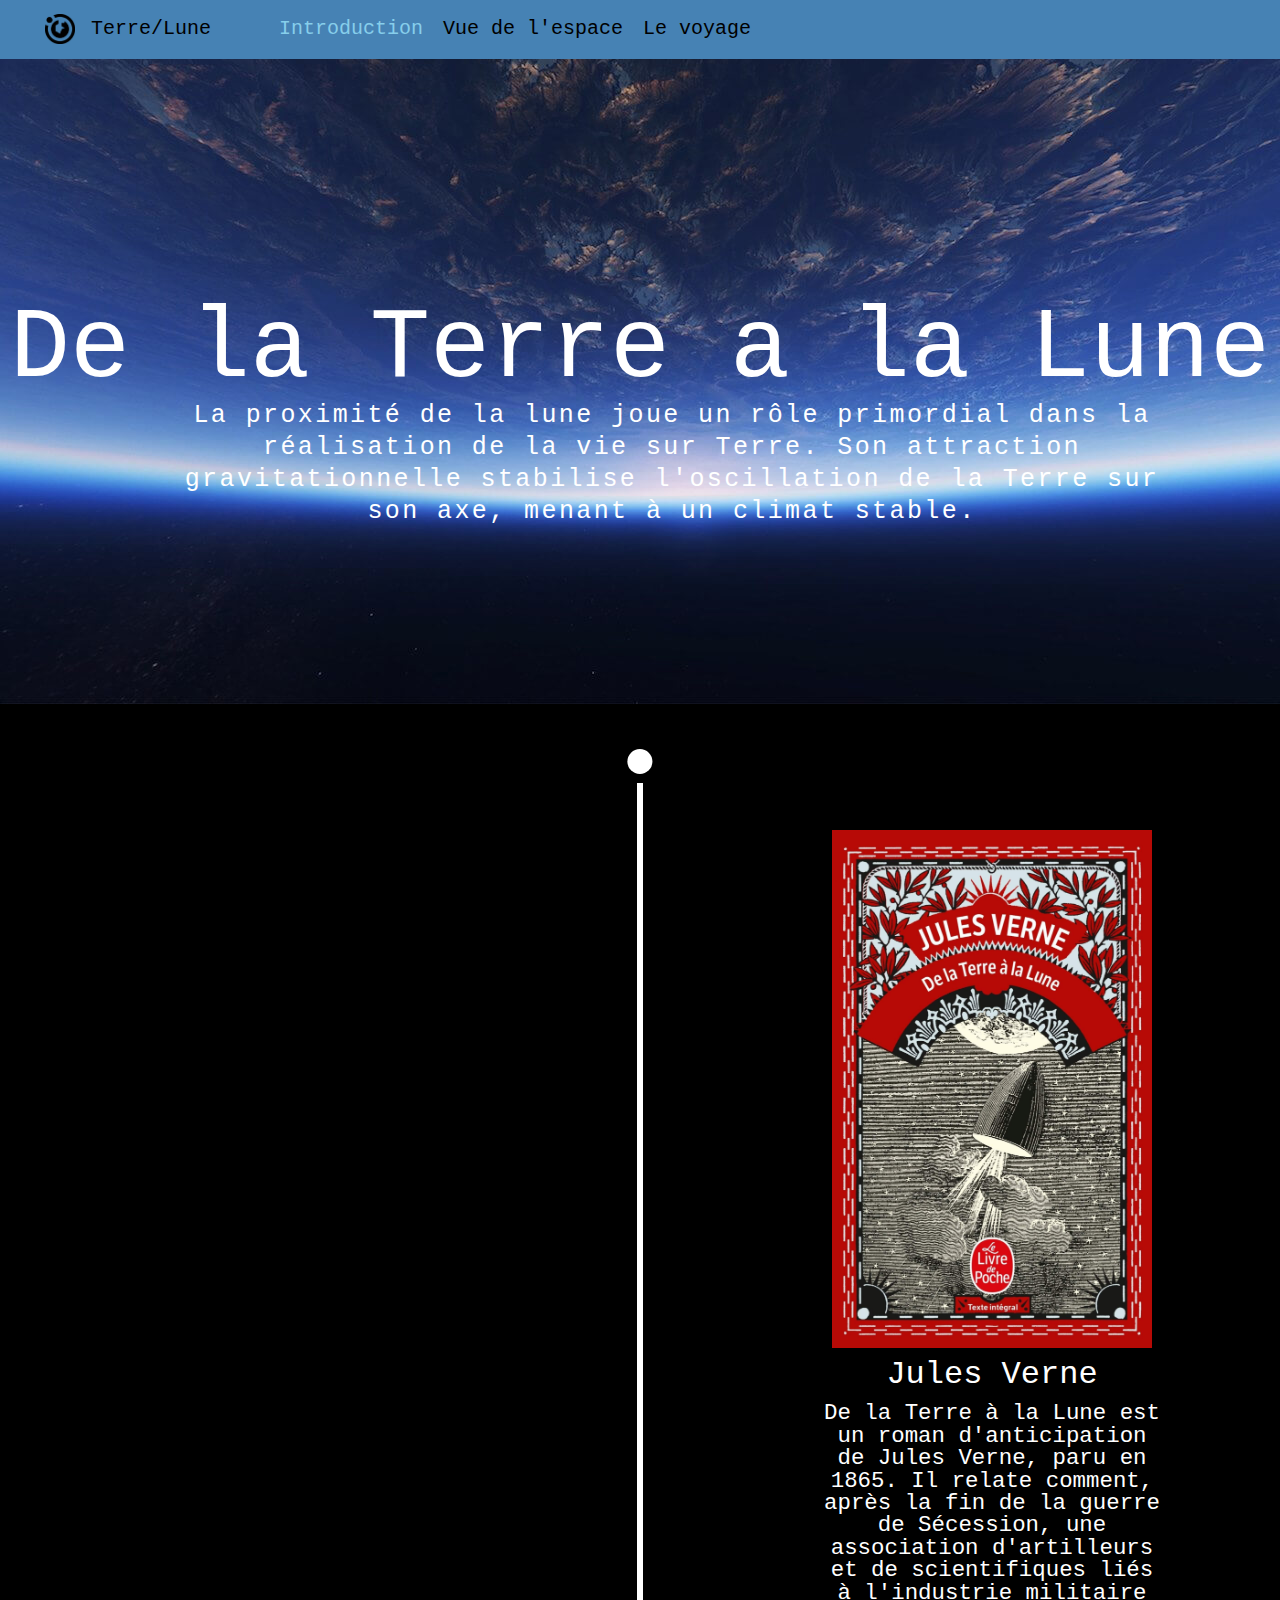
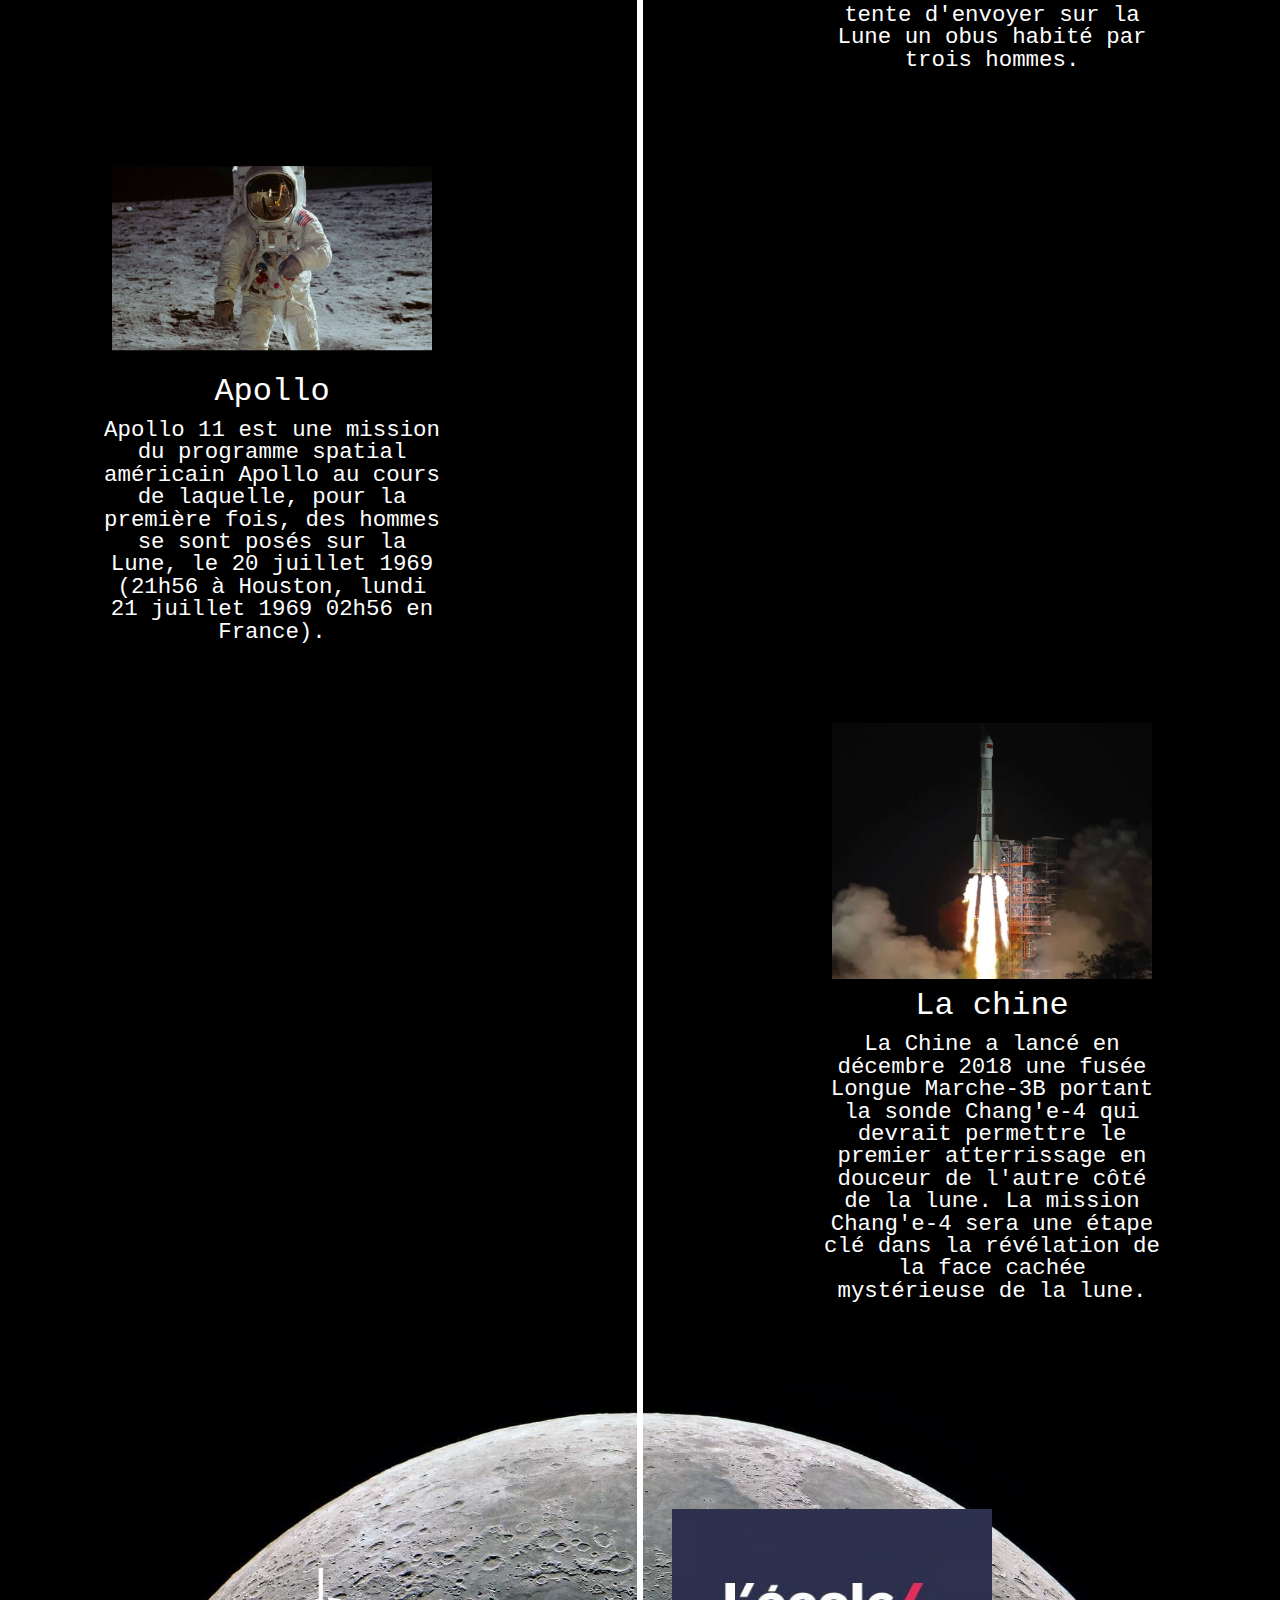
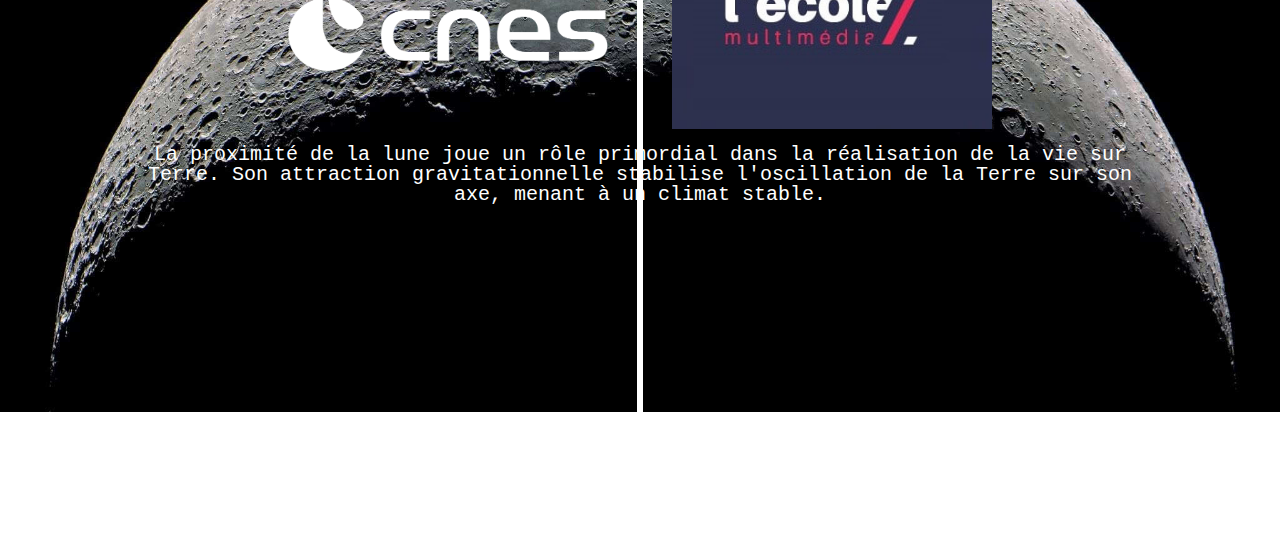
==== commit 950b4362: "add shadows to the space view page" ====
--- a/index.html
+++ b/index.html
@@ -88,6 +88,7 @@
             </div>
         </section>
 
+        <!-- Line and Circles -->
         <div class="line transformation-line"></div>
         <div class="circle1 transformation-circle"></div>
         <div class="circle2 transformation-circle2"></div>
--- a/css/template.css
+++ b/css/template.css
@@ -83,6 +83,7 @@
 nav a p {
 	margin-left: 1rem;
 	color: black;
+	margin-right: 3rem;
 }
 
 nav .intro {
@@ -160,6 +161,7 @@
 
 .history p {
 	font-size: 1.4rem;
+	width: 105%
 }
 
 /* Last Page */
@@ -199,7 +201,7 @@
 
 .line {
 	border-left: 0.375rem solid white;
-	height: 360vh;
+	height: 325vh;
 	position: absolute;
 	left: 50vw;
 	margin-left: -0.1875rem;
@@ -236,7 +238,7 @@
 	position: absolute;
 	left: 50vw;
 	margin-left: -0.1875rem;
-	bottom: -350vh;
+	bottom: -315vh;
 	}
 	.transformation-circle2 {
 		transform: translateX(-0.6rem)
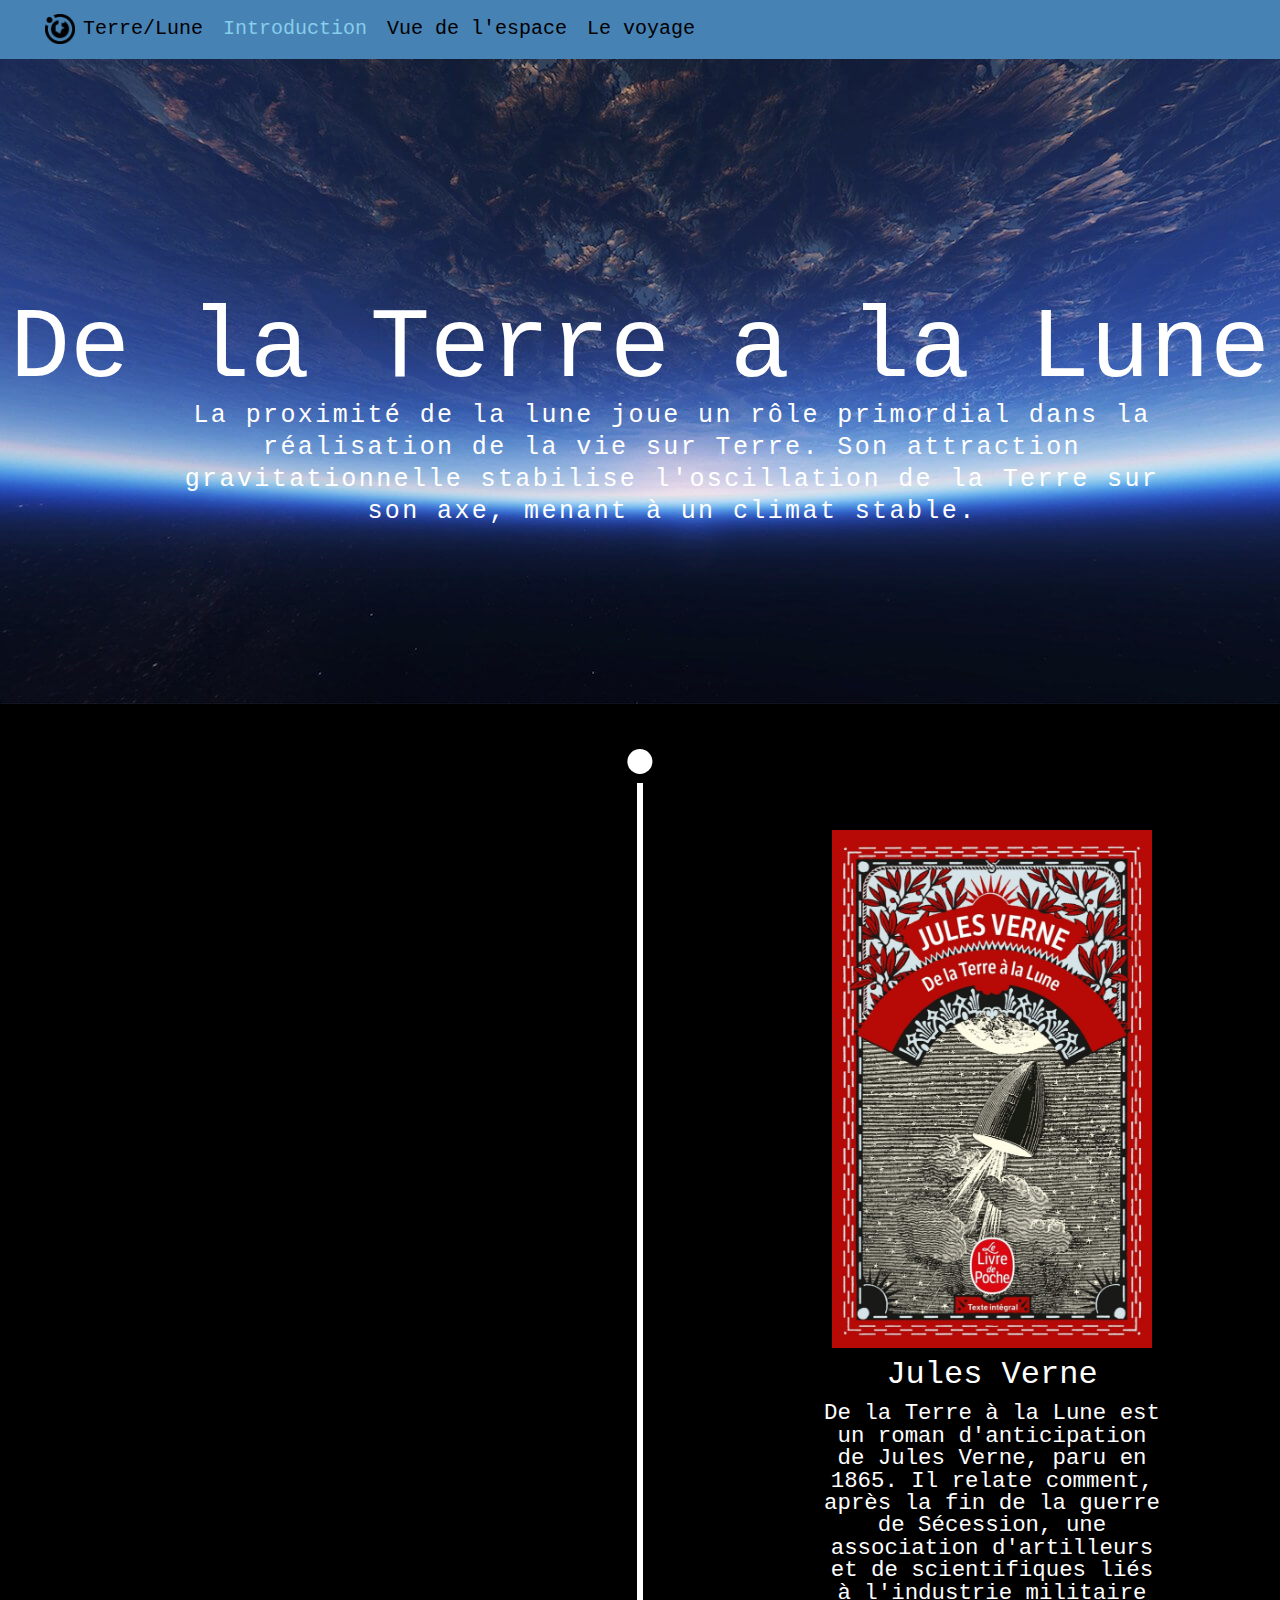
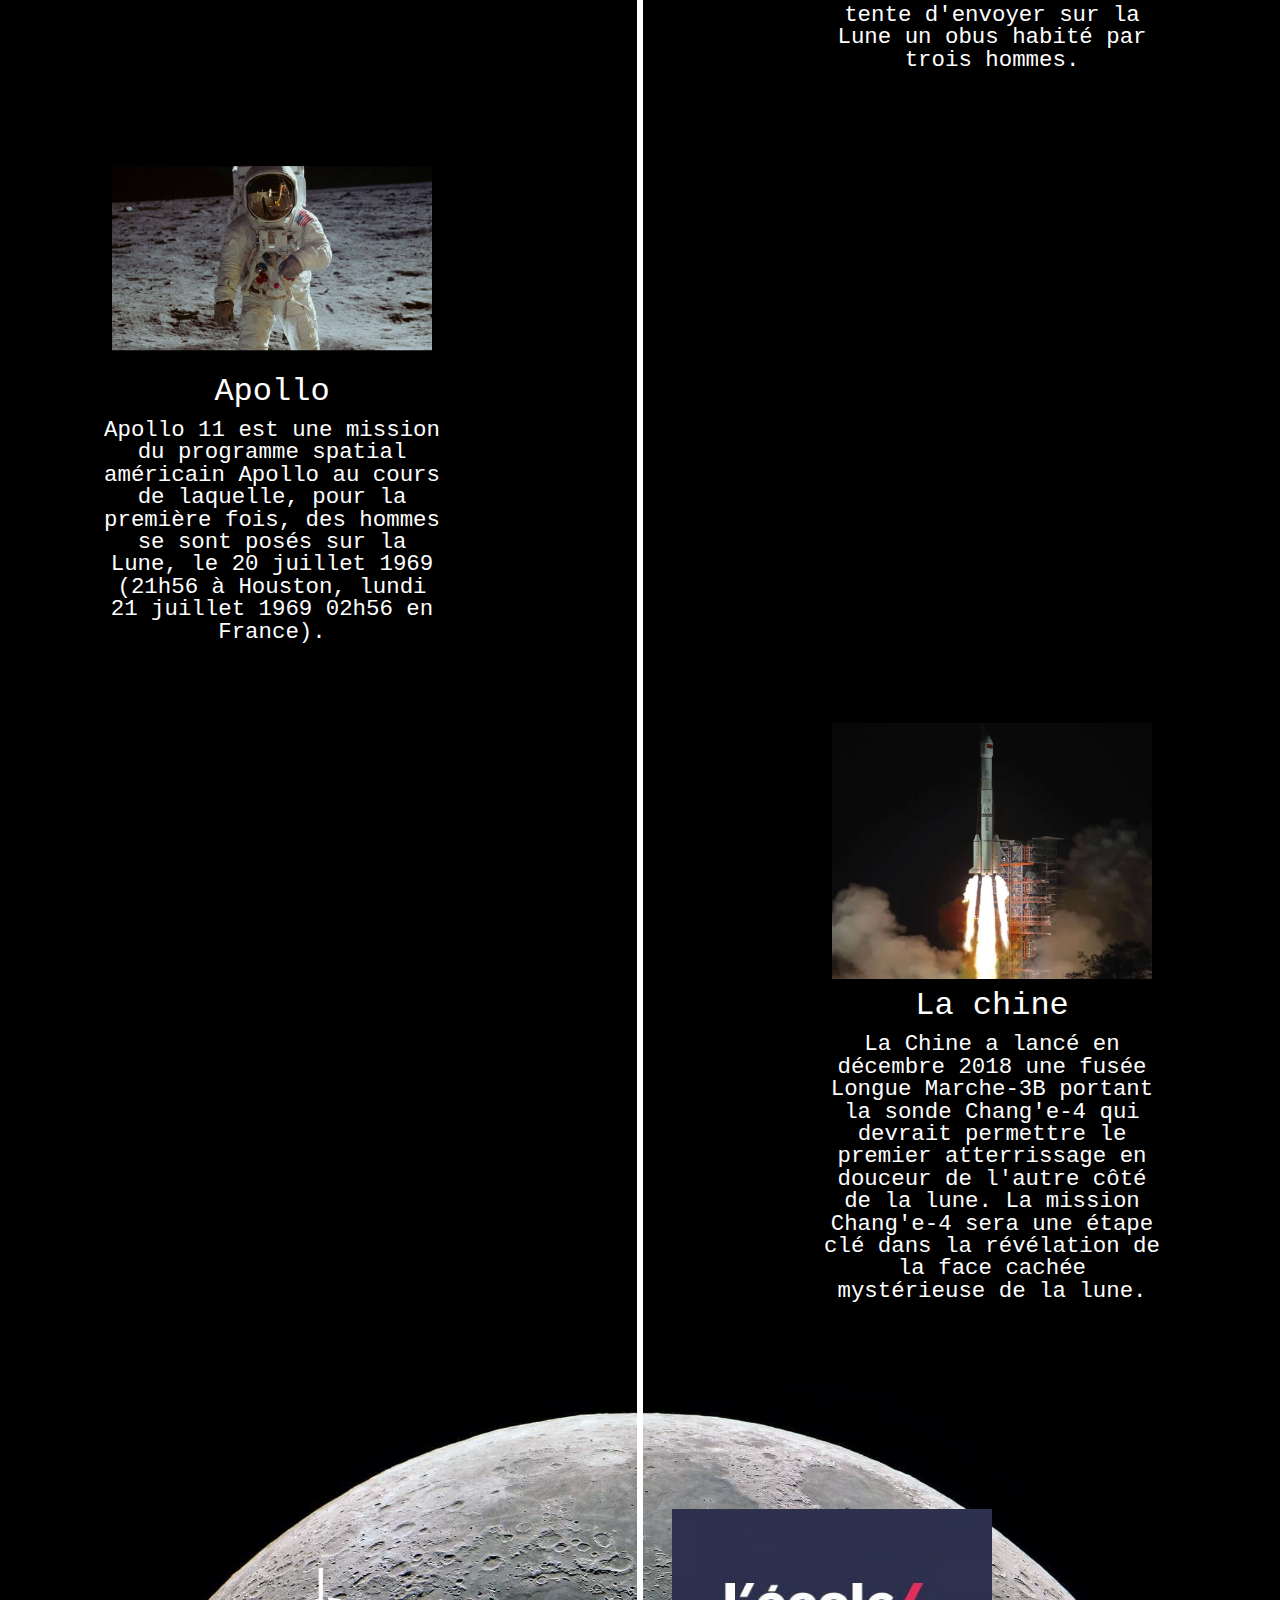
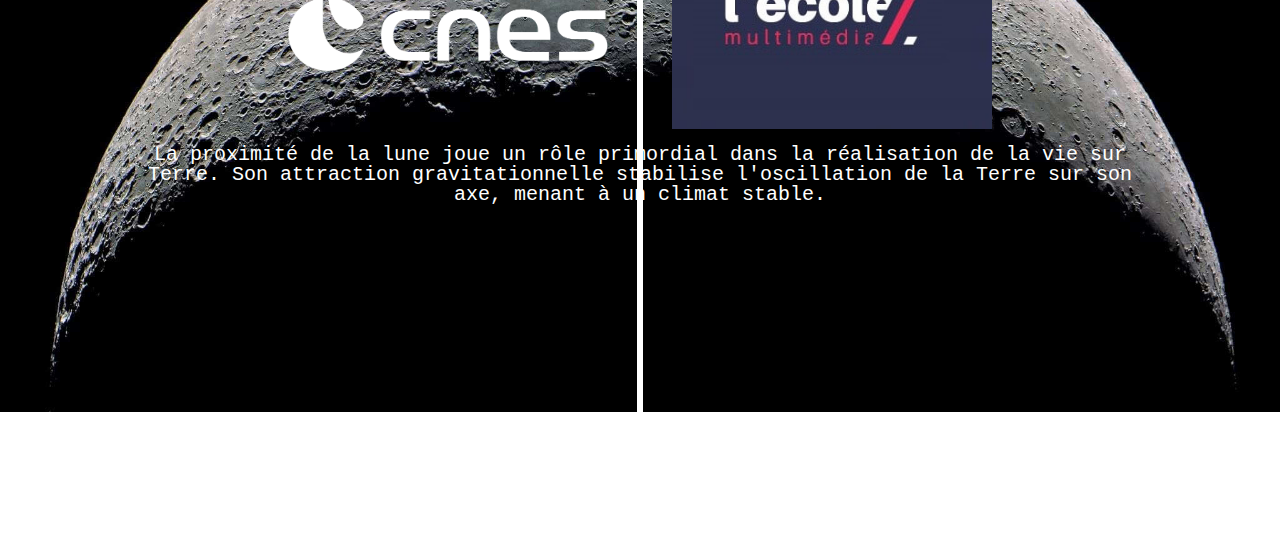
==== commit 6371503f: "css changes and background added to the space trip page" ====
--- a/index.html
+++ b/index.html
@@ -17,7 +17,7 @@
 
         <a href="index.html">
             <img src="assets/images/logo.png" alt="logo du projet">
-            <p>Terre/Lune</p>
+            Terre/Lune
         </a>
         <a href="index.html" class="active">Introduction</a>
         <a href="espace.html">Vue de l'espace</a>
--- a/css/template.css
+++ b/css/template.css
@@ -55,11 +55,8 @@
 
 /* Navigation Bar */
 
-.active {
-	color: skyblue;
-}
-
-.navigation a:hover {
+
+.navigation a:hover, .active {
 	color: skyblue;
 }
 
@@ -91,7 +88,8 @@
 }
 
 nav a img {
-    width: 1.875rem;
+		width: 1.875rem;
+		padding-right: 0.5rem;
 }
 
 
@@ -246,7 +244,7 @@
 	/* Space Trip Page */
 
 	main .trip {
-		color: black;
+		color: white;
 		padding-top: 15rem;
 		padding-left: 2rem; 
 		display: flex;
@@ -257,11 +255,15 @@
 		width: 80%
 	}
 
+	.brief {
+		font-size: 1.5rem;
+	}
 	.slidecontainer {
-		width: 100%; /* Width of the outside container */
+		width: 120%; /* Width of the outside container */
 		align-items: center;
 		flex-wrap: wrap;
-		padding-top: 1.5rem
+		padding-top: 1.5rem;
+		font-size: 1.5rem;
 	}
 
 	.slidecontainer p {
@@ -296,4 +298,11 @@
 		border-radius: 50%;
 		background: #4CAF50;
 		cursor: pointer;
+	}
+
+	.space-trip {
+		height: -webkit-fill-available;
+		background-image: url("../assets/images/earth-moon.jpg");
+		background-repeat: no-repeat;
+		background-size: cover;
 	}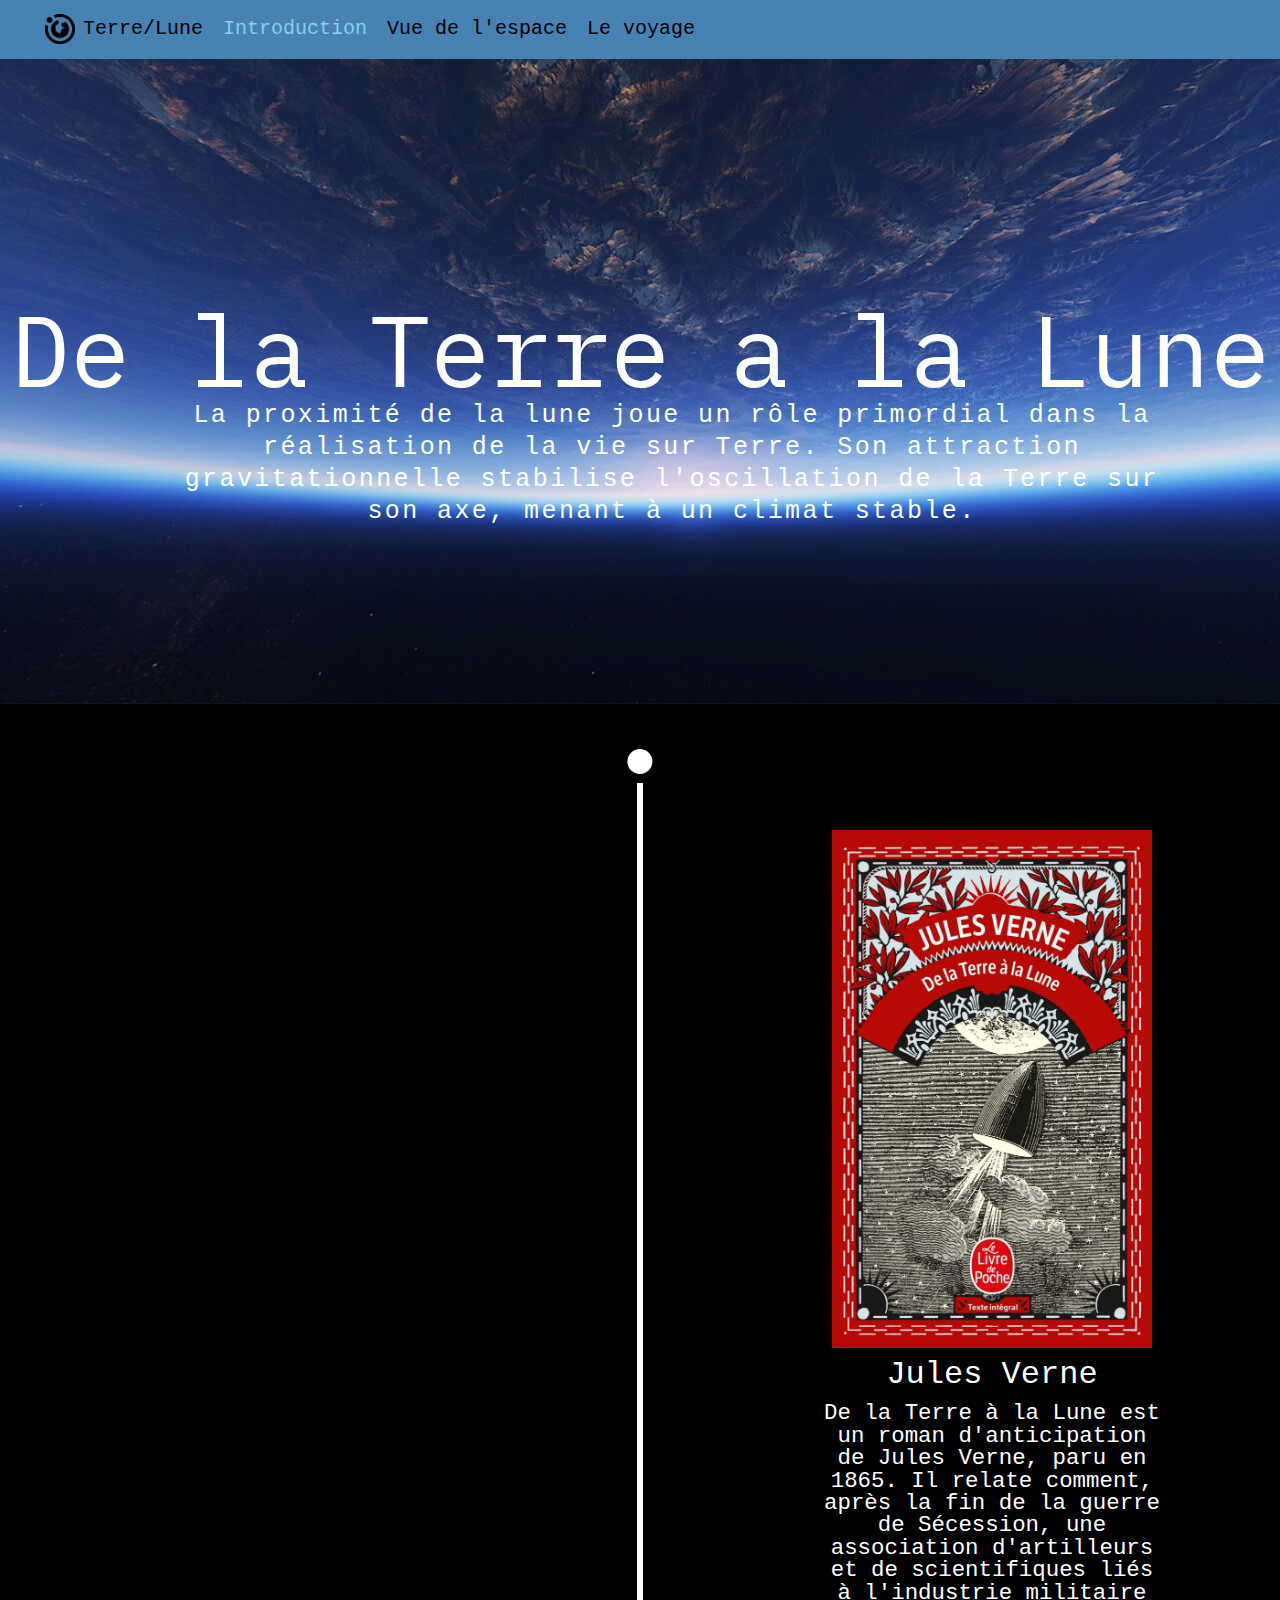
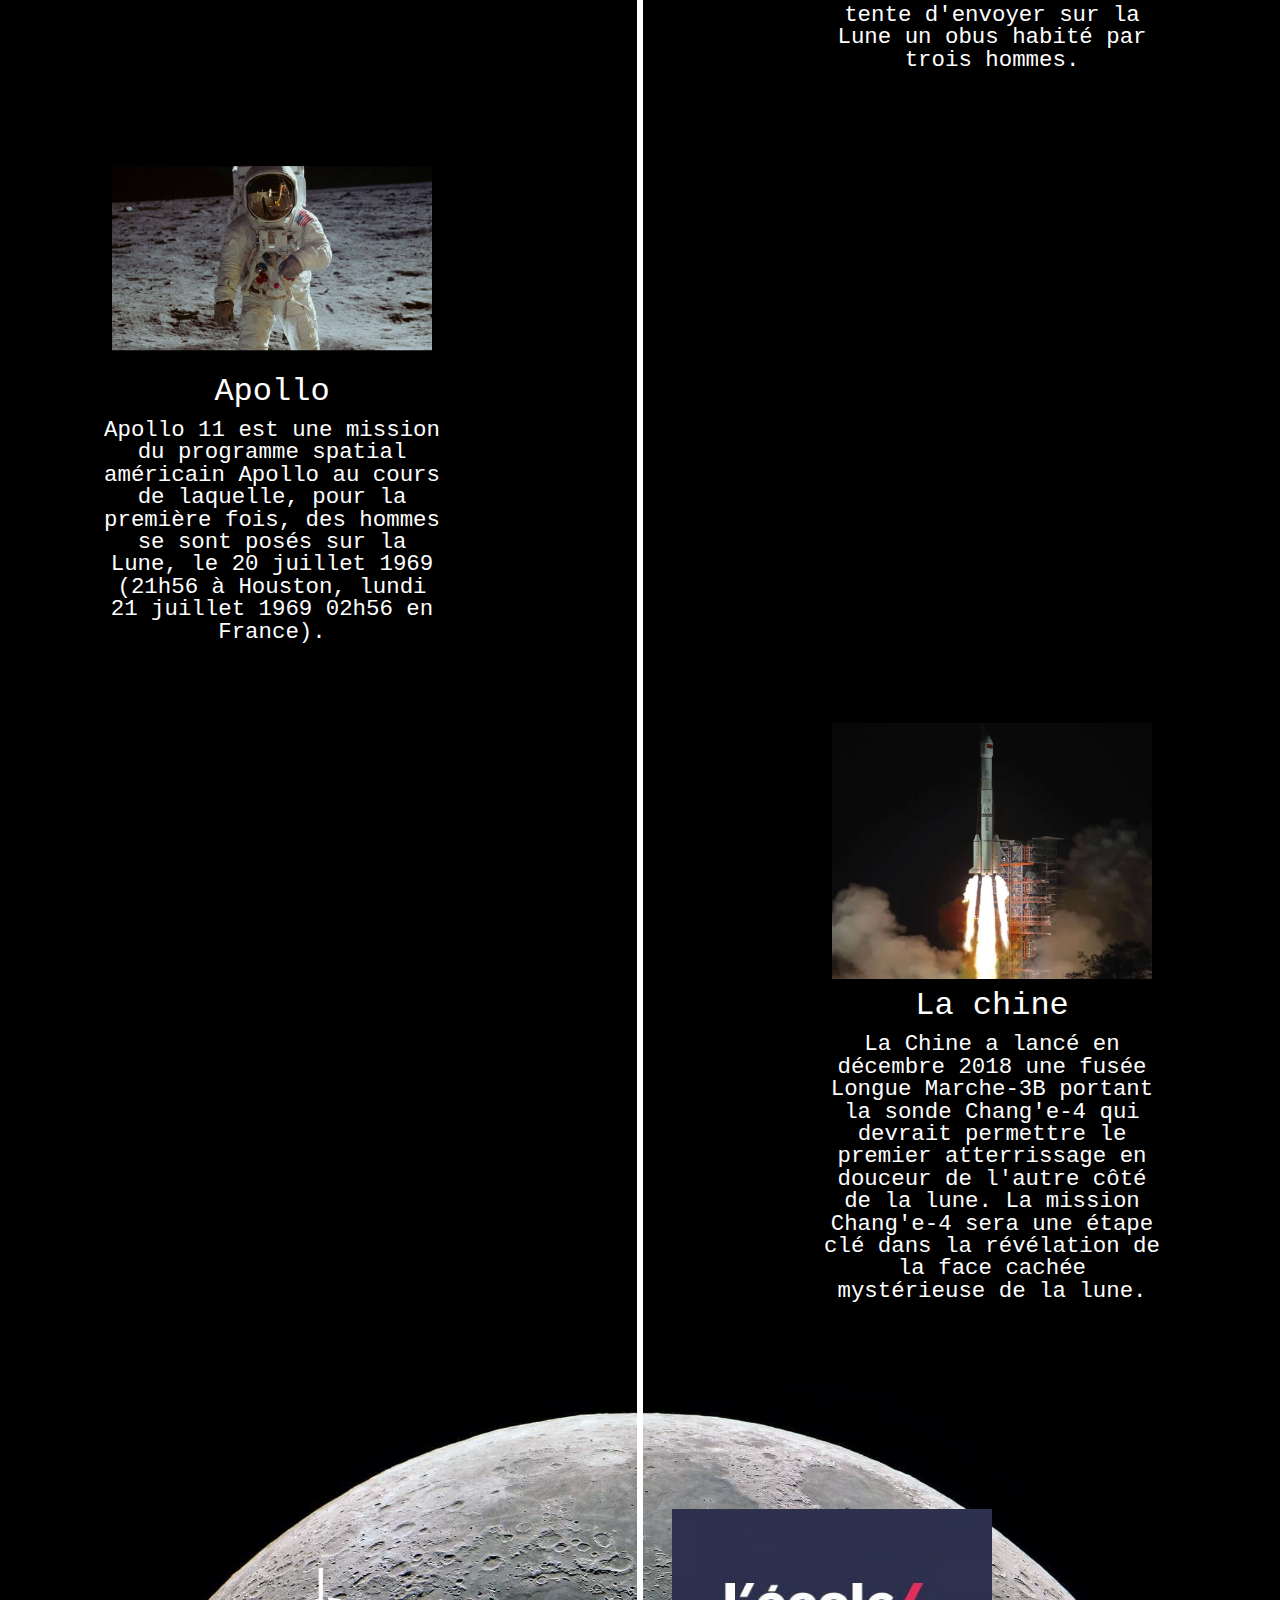
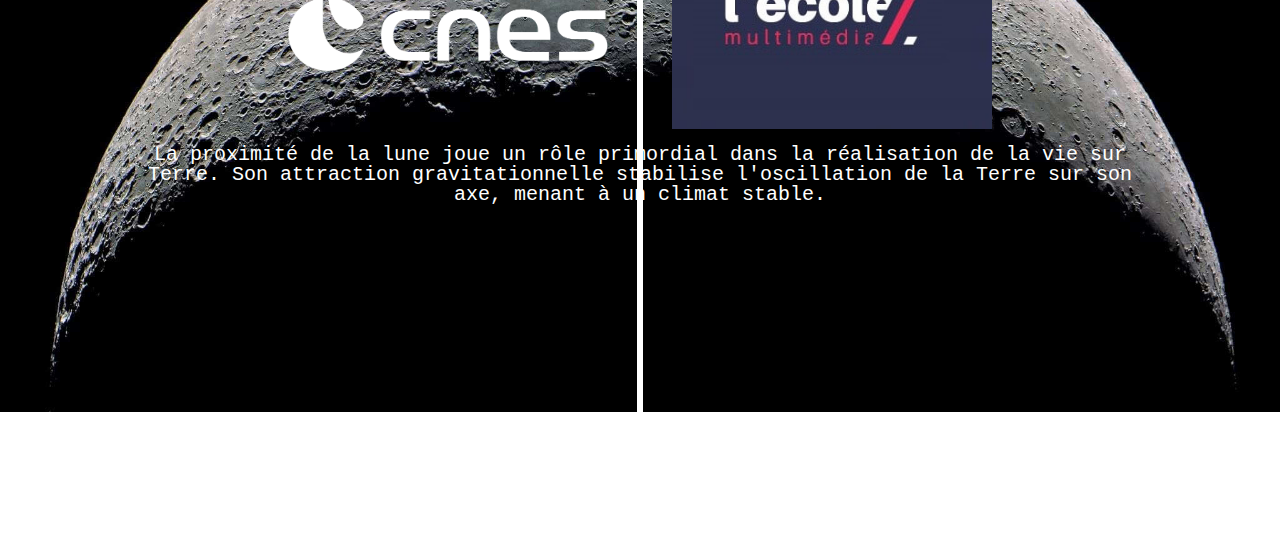
==== commit 3fed3a2c: "add a font for the titles" ====
--- a/index.html
+++ b/index.html
@@ -9,6 +9,7 @@
     <link rel="stylesheet" href="css/template.css">
 
     <link href="https://fonts.googleapis.com/css?family=SpaceMono" rel="stylesheet">
+    <link href="https://fonts.googleapis.com/css?family=IBM+Plex+Mono" rel="stylesheet">
 </head>
 
 <body>
--- a/css/template.css
+++ b/css/template.css
@@ -56,15 +56,15 @@
 /* Navigation Bar */
 
 
-.navigation a:hover, .active {
+a:hover, .active {
 	color: skyblue;
 }
 
 .navigation {
 	position: fixed;
-    width:100%;
-    background-color: steelblue;
-    padding: 0.9rem 1.5625rem;
+  width:100%;
+  background-color: steelblue;
+  padding: 0.9rem 1.5625rem;
 	display: flex;
 	z-index: 1;
 }
@@ -77,19 +77,9 @@
 	color: black;
 }
 
-nav a p {
-	margin-left: 1rem;
-	color: black;
-	margin-right: 3rem;
-}
-
-nav .intro {
-	margin-left: 3.75rem;
-}
-
 nav a img {
-		width: 1.875rem;
-		padding-right: 0.5rem;
+	width: 1.875rem;
+	padding-right: 0.5rem;
 }
 
 
@@ -97,9 +87,9 @@
 
 .first-page {
 	width: 100%;
-    height: 46.875rem;
-    background-image: url("../assets/images/earth.jpg");
-    background-repeat: no-repeat;
+  height: 46.875rem;
+  background-image: url("../assets/images/earth.jpg");
+  background-repeat: no-repeat;
 	background-size: 100%;
 	background-color: black;
 }
@@ -138,7 +128,6 @@
 	flex-direction: column;
 	align-items: center;
 	width: 20rem;
-	/* padding: 8rem 15rem; */
 	padding-top: 5rem;
 	padding-right: 8rem;
 }
@@ -207,25 +196,25 @@
   }
 
 	.transformation-line {
-		transform: translateX(-0.1875);
+	transform: translateX(-0.1875);
 	}
 
   /* Circle */
 	
   .circle1 {
-		height: 1.5625rem;
-		width: 1.5625rem;
-		background-color: white;
-		border-radius: 50%;
-		position: absolute;
-		left: 50vw;
-		margin-left: -0.1875rem;
-		top: 72.5vh;
-		margin-top: 6rem
+	height: 1.5625rem;
+	width: 1.5625rem;
+	background-color: white;
+	border-radius: 50%;
+	position: absolute;
+	left: 50vw;
+	margin-left: -0.1875rem;
+	top: 72.5vh;
+	margin-top: 6rem
 	}
 	
 	.transformation-circle {
-		transform: translateX(-0.6rem)
+	transform: translateX(-0.6rem)
 	}
 
   .circle2 {
@@ -239,70 +228,75 @@
 	bottom: -315vh;
 	}
 	.transformation-circle2 {
-		transform: translateX(-0.6rem)
+	transform: translateX(-0.6rem)
 	}
 	/* Space Trip Page */
 
 	main .trip {
-		color: white;
-		padding-top: 15rem;
-		padding-left: 2rem; 
-		display: flex;
-		width: 90%;
+	color: white;
+	padding-top: 15rem;
+	padding-left: 2rem; 
+	display: flex;
+	width: 90%;
 	}
 
 	main div p {
-		width: 80%
+	width: 80%
 	}
 
 	.brief {
-		font-size: 1.5rem;
+	font-size: 1.5rem;
 	}
 	.slidecontainer {
-		width: 120%; /* Width of the outside container */
-		align-items: center;
-		flex-wrap: wrap;
-		padding-top: 1.5rem;
-		font-size: 1.5rem;
+	width: 120%; /* Width of the outside container */
+	align-items: center;
+	flex-wrap: wrap;
+	padding-top: 1.5rem;
+	font-size: 1.5rem;
 	}
 
 	.slidecontainer p {
-		padding-top: 0.5rem;
+	padding-top: 0.5rem;
 	}
 	
 	.slider {
-		-webkit-appearance: none;
-		width: 100%;
-		height: 15px;
-		border-radius: 5px;   
-		background: #d3d3d3;
-		outline: none;
-		opacity: 0.7;
-		-webkit-transition: .2s;
-		transition: opacity .2s;
+	-webkit-appearance: none;
+	width: 100%;
+	height: 15px;
+	border-radius: 5px;   
+	background: #d3d3d3;
+	outline: none;
+	opacity: 0.7;
+	-webkit-transition: .2s;
+	transition: opacity .2s;
 	}
 	
 	.slider::-webkit-slider-thumb {
-		-webkit-appearance: none;
-		appearance: none;
-		width: 25px;
-		height: 25px;
-		border-radius: 50%; 
-		background: #4CAF50;
-		cursor: pointer;
+	-webkit-appearance: none;
+	appearance: none;
+	width: 25px;
+	height: 25px;
+	border-radius: 50%; 
+	background: cornflowerblue;
+	cursor: pointer;
 	}
 	
 	.slider::-moz-range-thumb {
-		width: 25px;
-		height: 25px;
-		border-radius: 50%;
-		background: #4CAF50;
-		cursor: pointer;
+	width: 25px;
+	height: 25px;
+	border-radius: 50%;
+	background: #4CAF50;
+	cursor: pointer;
 	}
 
 	.space-trip {
-		height: -webkit-fill-available;
-		background-image: url("../assets/images/earth-moon.jpg");
-		background-repeat: no-repeat;
-		background-size: cover;
+	height: -webkit-fill-available;
+	background-image: url("../assets/images/earth-moon.jpg");
+	background-repeat: no-repeat;
+	background-size: cover;
+	}
+
+	h1 {
+		font-family: 'IBM Plex Mono', monospace;
+		font-size: 3rem;
 	}